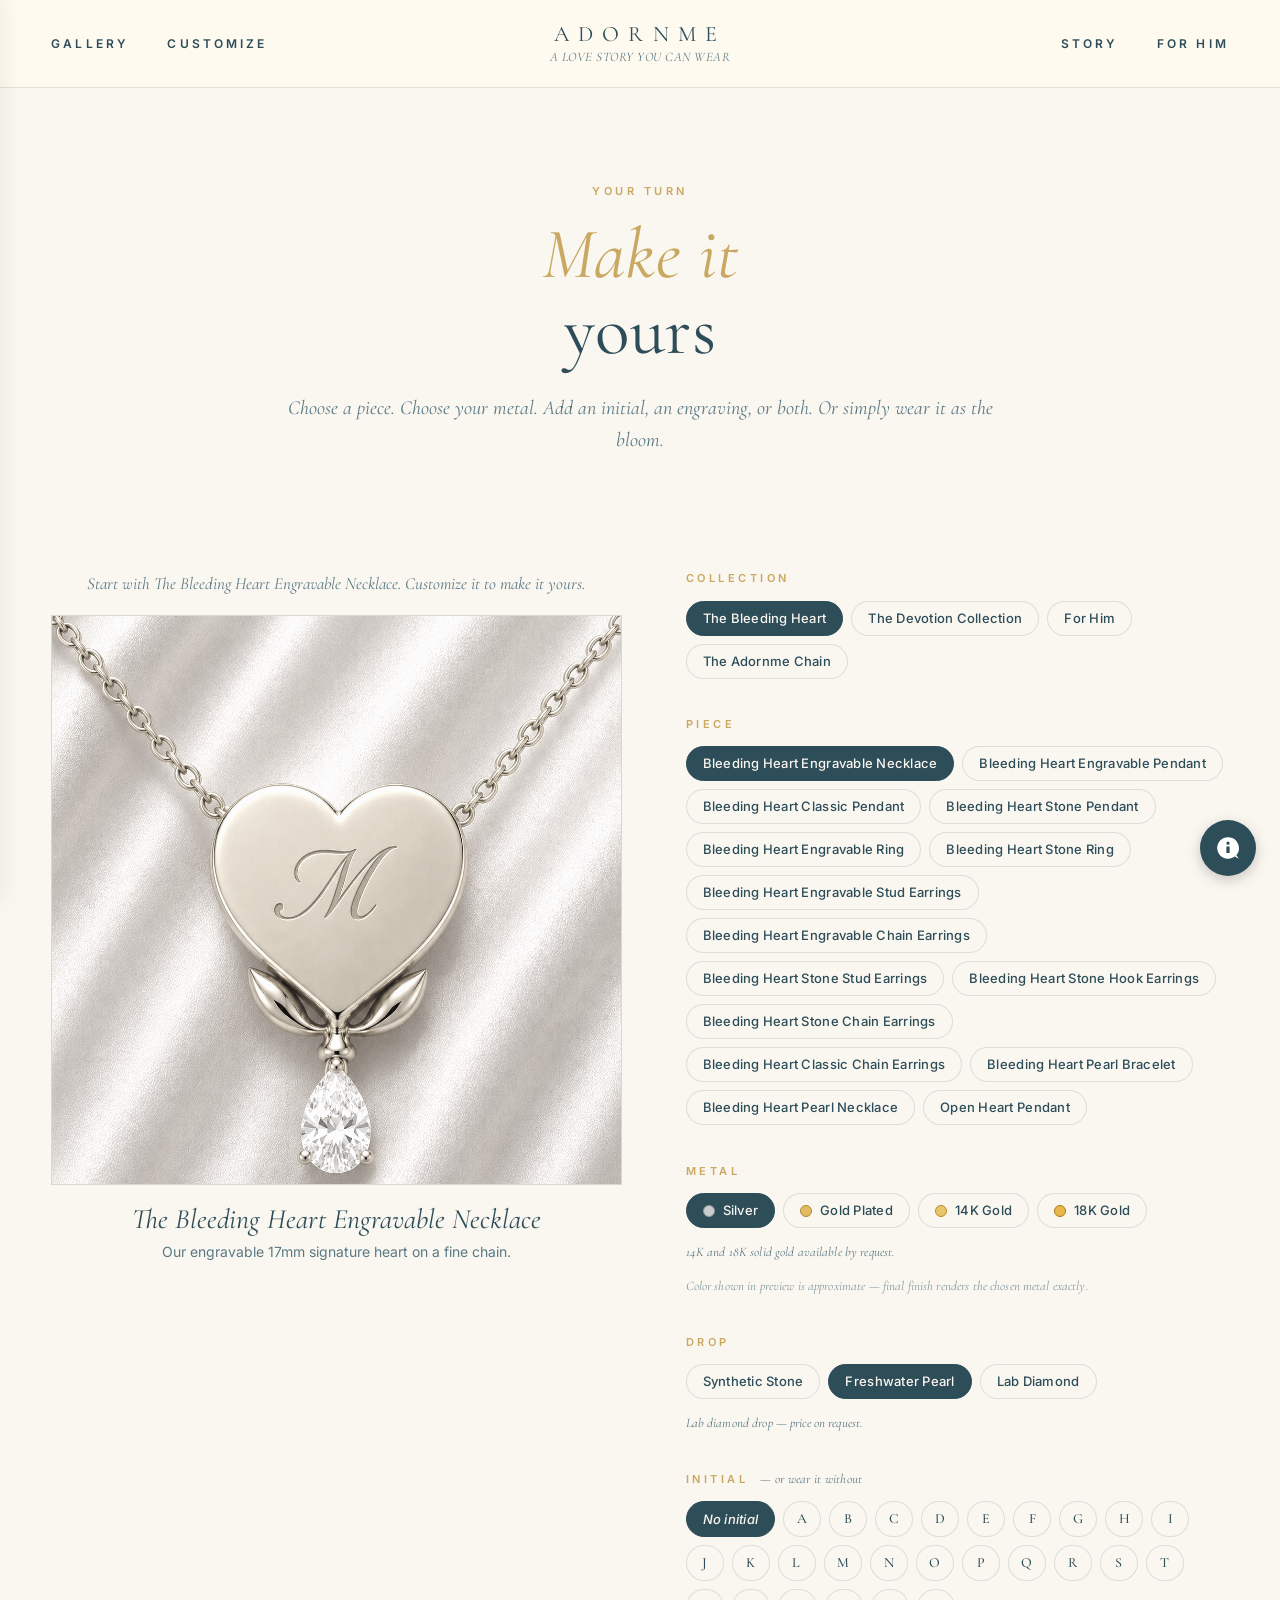
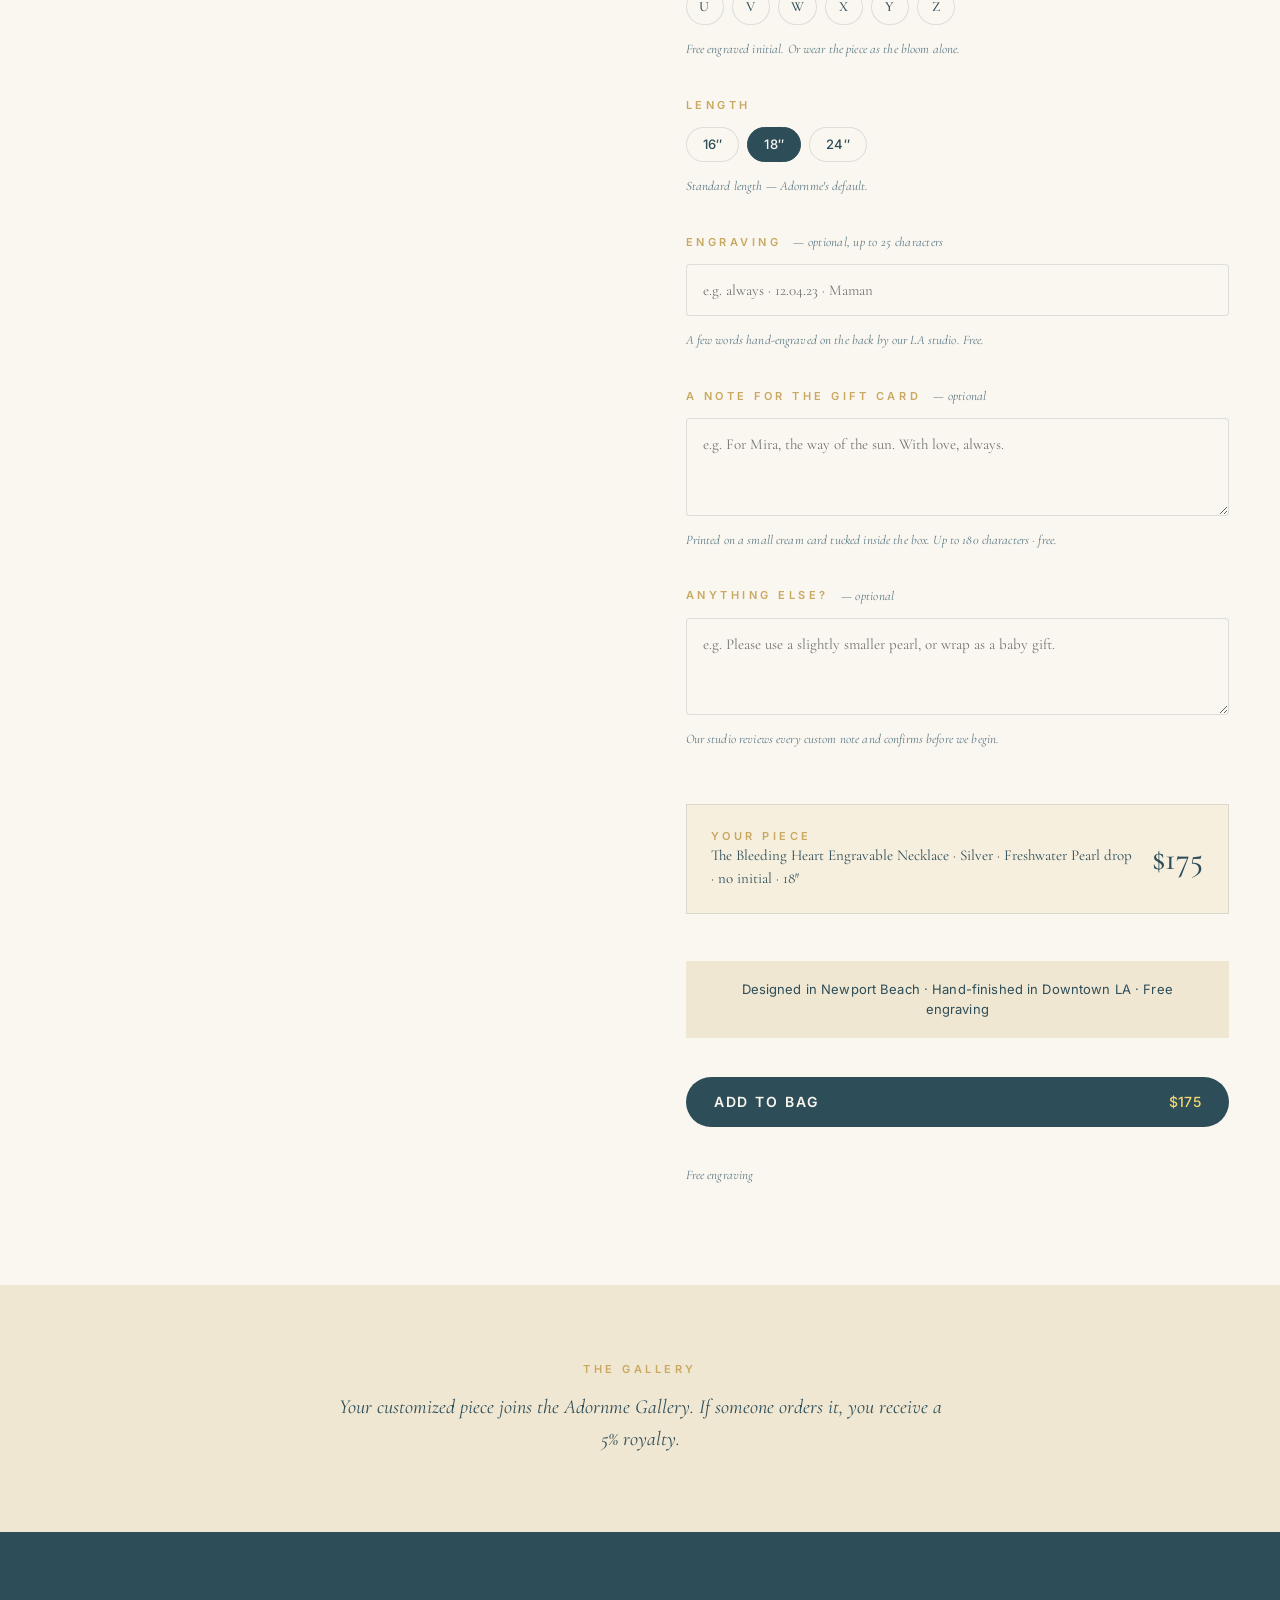
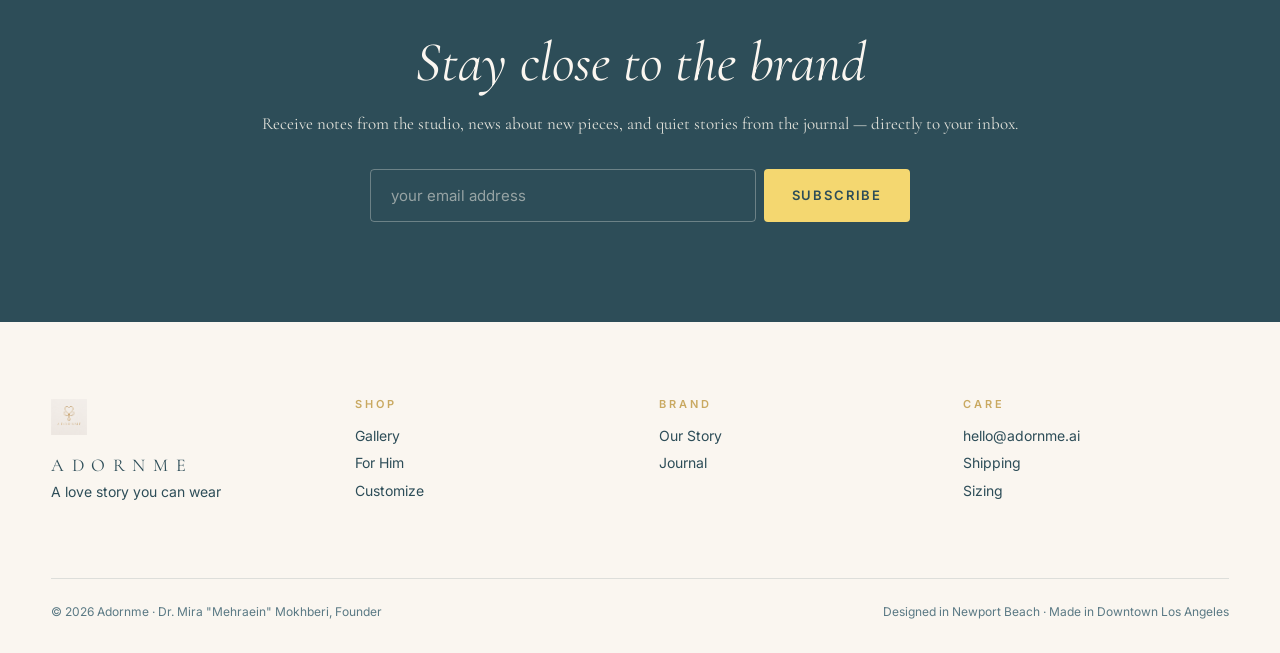
==== jewelry-designer/index.html @ f11e6a0c "Remove shipping timing and "made to order" wording - Shipping page: no timing statements; solid gold" ====
<!doctype html>
<html lang="en">
<head>
  <meta charset="utf-8">
  <meta name="viewport" content="width=device-width, initial-scale=1">
  <title>Customize | Adornme</title>
  <style>
    @import url("https://fonts.googleapis.com/css2?family=Cormorant+Garamond:ital,wght@0,300;0,400;0,500;1,300;1,400;1,500&family=Inter:wght@300;400;500;600&display=swap");
    :root {
      --ink:#2D4D58; --ink-soft:#5A7984; --aegean:#2D4D58; --aegean-deep:#3F7E99;
      --buttercup:#F4D770; --buttercup-deep:#D4B850; --buttercup-pale:#FFEFA8;
      --antique-gold:#C9A961; --cream:#F0E7D2; --ivory:#FAF6F0; --paper:#F6EFDE;
      --rule:rgba(45,77,88,0.14);
      --serif:"Cormorant Garamond",Georgia,"Times New Roman",serif;
      --sans:Inter,ui-sans-serif,system-ui,-apple-system,BlinkMacSystemFont,"Segoe UI",sans-serif;
    }
    * { box-sizing:border-box; }
    [hidden] { display:none !important; }
    html { scroll-behavior:smooth; }
    body { margin:0; background:var(--ivory); color:var(--ink); font:16px/1.65 var(--sans); }
    a { color:inherit; text-decoration:none; }
    button, input, textarea { font:inherit; }
    button { cursor:pointer; }
    h1,h2,h3,p { margin:0; }
    .nav { position:sticky; top:0; z-index:20; min-height:88px; display:grid; grid-template-columns:1fr auto 1fr; align-items:center; gap:28px; padding:16px clamp(20px,4vw,56px); border-bottom:1px solid var(--rule); background:rgba(255,250,240,.92); backdrop-filter:blur(10px); }
    .nav-left,.nav-right { display:flex; align-items:center; gap:clamp(22px,3vw,42px); }
    .nav-right { justify-content:flex-end; }
    .nav a { font:600 12px/1 var(--sans); letter-spacing:.26em; text-transform:uppercase; color:var(--ink); transition:color .3s ease; }
    .nav a:hover { color:var(--antique-gold); }
    .logo { text-align:center; }
    .logo strong { display:block; font:400 22px/1 var(--serif); letter-spacing:.42em; color:var(--ink); }
    .logo span { display:block; margin-top:6px; font:italic 400 13px/1 var(--serif); color:var(--ink-soft); letter-spacing:.04em; }
    @media (max-width:768px){
      .nav { grid-template-columns:1fr !important; justify-items:center; position:relative; min-height:60px; }
      .nav .logo { grid-column:1; margin:0 auto; text-align:center; }
    }
    .hero { padding:clamp(60px,8vw,96px) clamp(20px,4vw,56px) clamp(40px,5vw,64px); text-align:center; background:var(--ivory); }
    .hero-inner { width:min(720px,100%); margin:0 auto; }
    .eyebrow { font:600 11px/1.4 var(--sans); letter-spacing:.32em; text-transform:uppercase; color:var(--antique-gold); }
    .hero h1 { margin-top:18px; color:var(--ink); font:400 clamp(40px,5.6vw,72px)/1.05 var(--serif); letter-spacing:.005em; }
    .hero h1 em { font-style:italic; color:var(--antique-gold); font-weight:400; }
    .hero p.lede { margin-top:24px; color:var(--ink-soft); font:italic 400 clamp(17px,1.8vw,20px)/1.6 var(--serif); }
    .customizer { display:grid; grid-template-columns:minmax(0,1.05fr) minmax(0,1fr); gap:clamp(40px,5vw,80px); padding:clamp(30px,4vw,60px) clamp(20px,4vw,56px) clamp(60px,8vw,100px); max-width:1320px; margin:0 auto; align-items:start; }
    @media (max-width:980px){ .customizer{ grid-template-columns:1fr; } }
    .preview-wrap { position:sticky; top:112px; }
    .preview-label { margin-bottom:18px; color:var(--ink-soft); font:italic 400 clamp(15px,1.7vw,17px)/1.5 var(--serif); text-align:center; }
    .preview-box { position:relative; width:100%; aspect-ratio:1; background:var(--paper) center/cover no-repeat; border:1px solid var(--rule); overflow:hidden; transition:opacity .3s ease; }
    .preview-box img.preview-img { width:100%; height:100%; object-fit:cover; display:block; transition:opacity .25s ease, filter .35s ease; }
    .preview-box img.preview-img.metal-gold14, .preview-box img.preview-img.metal-gold18 { filter:none; }
    .preview-box img.preview-img.metal-plated { filter:saturate(1.15) brightness(1.04) hue-rotate(-4deg); }
    .preview-box img.preview-img.metal-silver { filter:grayscale(.85) brightness(1.12) contrast(.98); }
    .preview-box img.preview-img.gc-white { filter:grayscale(.82) brightness(1.14) contrast(.97) !important; }
    .preview-box img.preview-img.gc-rose { filter:saturate(1.35) hue-rotate(-18deg) brightness(1.03) !important; }
    .live-engraving { position:absolute; left:50%; top:70%; transform:translate(-50%,0); font:italic 400 clamp(16px,2.2vw,26px)/1 var(--serif); color:rgba(45,77,88,.78); pointer-events:none; text-align:center; max-width:80%; white-space:nowrap; overflow:hidden; text-overflow:ellipsis; }
    .preview-meta { margin-top:18px; text-align:center; }
    .preview-meta h2 { font:italic 400 clamp(22px,2.6vw,28px)/1.15 var(--serif); color:var(--ink); }
    .preview-meta p { margin-top:6px; color:var(--ink-soft); font:400 14px/1.5 var(--sans); }
    .controls { display:grid; gap:clamp(28px,3vw,40px); }
    .group { display:grid; gap:14px; }
    .group .eyebrow { display:flex; align-items:center; gap:12px; }
    .label-note { font:italic 400 13px/1 var(--serif); color:var(--ink-soft); letter-spacing:.02em; text-transform:none; }
    .chip-row { display:flex; flex-wrap:wrap; gap:8px; }
    .chip { padding:10px 16px; border:1px solid var(--rule); background:var(--ivory); color:var(--ink); font:500 13px/1 var(--sans); letter-spacing:.02em; transition:all .25s ease; border-radius:999px; display:inline-flex; align-items:center; gap:8px; }
    .chip:hover { border-color:var(--antique-gold); color:var(--antique-gold); }
    .chip.active { background:var(--ink); color:var(--ivory); border-color:var(--ink); }
    .chip.active:hover { color:var(--ivory); }
    .chip[disabled], .chip.disabled { opacity:.35; cursor:not-allowed; pointer-events:none; }
    .chip .dot { display:inline-block; width:12px; height:12px; border-radius:50%; flex-shrink:0; }
    .chip.letter-chip { min-width:38px; justify-content:center; font:500 14px/1 var(--serif); padding:10px 12px; }
    .chip.no-initial { font-style:italic; }
    .field { padding:14px 16px; width:100%; border:1px solid var(--rule); background:var(--ivory); color:var(--ink); font:400 15px/1.5 var(--serif); border-radius:4px; transition:border-color .25s ease; }
    .field:focus { outline:none; border-color:var(--antique-gold); }
    textarea.field { resize:vertical; min-height:80px; }
    .helper { color:var(--ink-soft); font:italic 400 13px/1.55 var(--serif); letter-spacing:.01em; }
    .summary { margin-top:16px; padding:24px; border:1px solid var(--rule); background:var(--paper); display:grid; grid-template-columns:1fr auto; gap:18px; align-items:center; }
    .summary-line { color:var(--ink); font:400 15px/1.5 var(--serif); }
    .price { color:var(--ink); font:500 clamp(24px,3vw,32px)/1 var(--serif); letter-spacing:.01em; }
    .trust { margin-top:8px; padding:18px 24px; background:var(--cream); color:var(--ink); font:400 13px/1.6 var(--sans); letter-spacing:.01em; text-align:center; }
    .trust em { display:block; margin-top:6px; color:var(--ink-soft); font:italic 400 13px/1.5 var(--serif); }
    .cta-order { display:flex; justify-content:space-between; align-items:center; padding:18px 28px; background:var(--ink); color:var(--ivory); border-radius:999px; font:600 14px/1 var(--sans); letter-spacing:.14em; text-transform:uppercase; transition:background .25s ease; width:100%; border:none; }
    .cta-order:hover { background:var(--aegean-deep); }
    .cta-order[disabled] { opacity:.5; cursor:not-allowed; }
    .cta-order strong { color:var(--buttercup); font-weight:500; letter-spacing:.02em; text-transform:none; }
    .cta-order.quote { justify-content:center; }
    .price.on-request { font:italic 400 clamp(18px,2.2vw,22px)/1.2 var(--serif); color:var(--ink-soft); text-align:right; }
    .gallery { padding:clamp(50px,6vw,80px) clamp(20px,4vw,56px); background:var(--cream); text-align:center; }
    .gallery-inner { width:min(620px,100%); margin:0 auto; }
    .gallery .eyebrow { color:var(--antique-gold); }
    .gallery p { margin-top:14px; color:var(--ink); font:italic 400 clamp(17px,1.9vw,20px)/1.6 var(--serif); }
    .join { padding:clamp(60px,8vw,100px) clamp(20px,4vw,56px); background:var(--ink); color:var(--ivory); text-align:center; }
    .join h2 { font:italic 400 clamp(32px,4.5vw,56px)/1.1 var(--serif); color:var(--ivory); }
    .join p { margin-top:16px; color:rgba(255,250,240,.85); font:400 17px/1.6 var(--serif); }
    .preorder-form { margin-top:32px; display:grid; grid-template-columns:1fr auto; gap:8px; max-width:540px; margin-left:auto; margin-right:auto; }
    @media (max-width:560px){ .preorder-form{ grid-template-columns:1fr; } }
    .preorder-form input { padding:16px 20px; border:1px solid rgba(255,250,240,.3); background:transparent; color:var(--ivory); border-radius:4px; font:400 15px/1 var(--sans); }
    .preorder-form input::placeholder { color:rgba(255,250,240,.5); }
    .preorder-form input:focus { outline:none; border-color:var(--buttercup); }
    .preorder-form button { padding:16px 28px; background:var(--buttercup); color:var(--ink); border:none; border-radius:4px; font:600 13px/1 var(--sans); letter-spacing:.14em; text-transform:uppercase; transition:background .25s ease; }
    .preorder-form button:hover { background:var(--buttercup-pale); }
    .footer { padding:clamp(50px,6vw,80px) clamp(20px,4vw,56px) 32px; background:var(--ivory); color:var(--ink); }
    .footer-grid { display:grid; grid-template-columns:repeat(4,1fr); gap:clamp(20px,3vw,40px); max-width:1280px; margin:0 auto; }
    @media (max-width:760px){ .footer-grid{ grid-template-columns:1fr 1fr; } }
    @media (max-width:460px){ .footer-grid{ grid-template-columns:1fr; } }
    .footer-mark img { width:36px; height:auto; }
    .footer-logo { font:400 18px/1 var(--serif); letter-spacing:.42em; margin-top:14px; }
    .footer-tag { margin-top:8px; font:italic 400 13px/1.4 var(--serif); color:var(--ink-soft); }
    .footer h3 { font:600 11px/1 var(--sans); letter-spacing:.26em; text-transform:uppercase; color:var(--antique-gold); margin-bottom:16px; }
    .footer a, .footer p { display:block; margin-top:8px; color:var(--ink); font:400 14px/1.4 var(--sans); transition:color .25s ease; }
    .footer a:hover { color:var(--antique-gold); }
    .legal { max-width:1280px; margin:clamp(50px,6vw,80px) auto 0; padding-top:24px; border-top:1px solid var(--rule); display:flex; justify-content:space-between; gap:16px; flex-wrap:wrap; color:var(--ink-soft); font:400 12px/1.5 var(--sans); }
  </style>
</head>
<body>
  <nav class="nav" aria-label="Primary navigation">
    <div class="nav-left"><a href="../trinity-collection.html">Gallery</a><a href="../customize.html">Customize</a></div>
    <a class="logo" href="../index.html" aria-label="Adornme home"><strong>ADORNME</strong><span>A love story you can wear</span></a>
    <div class="nav-right"><a href="../our-story.html">Story</a><a href="../for-him.html">For Him</a></div>
  </nav>

  <header class="hero">
    <div class="hero-inner">
      <div class="eyebrow">Your turn</div>
      <h1><em>Make it</em><br>yours</h1>
      <p class="lede">Choose a piece. Choose your metal. Add an initial, an engraving, or both. Or simply wear it as the bloom.</p>
    </div>
  </header>

  <main class="customizer">
    <section class="preview-wrap" aria-label="Live jewelry preview">
      <p class="preview-label" id="previewLabel"></p>
      <div class="preview-box" id="imagePreview" role="img" aria-label="Piece preview">
        <img class="preview-img" id="previewImg" src="../assets/products/bleeding-heart-necklace-no-initial.png" alt="The Bleeding Heart Necklace">
        <span class="live-engraving" id="liveEngraving"></span>
      </div>
      <div class="preview-meta">
        <h2 id="previewTitle">The Bleeding Heart Necklace</h2>
        <p id="previewSub">Adornme's signature design</p>
      </div>
    </section>

    <section class="controls" aria-label="Customize your piece">
      <div class="group"><div class="eyebrow">Collection</div><div class="chip-row" id="collectionChips"></div></div>
      <div class="group"><div class="eyebrow">Piece</div><div class="chip-row" id="pieceChips"></div></div>
      <div class="group"><div class="eyebrow">Metal</div><div class="chip-row" id="metalChips"></div><p class="helper" id="metalHelper"></p><p class="helper" style="font-style:italic;opacity:.75;">Color shown in preview is approximate — final finish renders the chosen metal exactly.</p></div>
      <div class="group" id="goldColorGroup" hidden><div class="eyebrow">Gold Color</div><div class="chip-row" id="goldColorChips"></div></div>

      <div class="group" id="stoneGroup" hidden><div class="eyebrow">Heart Stone</div><div class="chip-row" id="stoneChips"></div><p class="helper" id="stoneHelper"></p></div>
      <div class="group" id="dropGroup" hidden><div class="eyebrow">Drop</div><div class="chip-row" id="dropChips"></div><p class="helper" id="dropHelper"></p></div>

      <div class="group" id="initialGroup"><div class="eyebrow">Initial <span class="label-note">— or wear it without</span></div><div class="chip-row" id="initialChips"></div><p class="helper" id="initialHelper">Free engraved initial on this piece.</p></div>
      <div class="group" id="sizeGroup"><div class="eyebrow" id="sizeLabel">Length</div><div class="chip-row" id="sizeChips"></div><p class="helper" id="sizeHelper"></p></div>

      <div class="group"><div class="eyebrow">Engraving <span class="label-note">— optional, up to 25 characters</span></div><input class="field" id="engraving" maxlength="25" placeholder="e.g. always · 12.04.23 · Maman"><p class="helper">A few words hand-engraved on the back by our LA studio. Free.</p></div>
      <div class="group"><div class="eyebrow">A note for the gift card <span class="label-note">— optional</span></div><textarea class="field" id="giftNote" maxlength="180" rows="3" placeholder="e.g. For Mira, the way of the sun. With love, always."></textarea><p class="helper">Printed on a small cream card tucked inside the box. Up to 180 characters · free.</p></div>
      <div class="group"><div class="eyebrow">Anything else? <span class="label-note">— optional</span></div><textarea class="field" id="aiNotes" maxlength="400" rows="3" placeholder="e.g. Please use a slightly smaller pearl, or wrap as a baby gift."></textarea><p class="helper">Our studio reviews every custom note and confirms before we begin.</p></div>

      <div class="summary"><div><div class="eyebrow">Your piece</div><p class="summary-line" id="summaryLine"></p></div><div class="price" id="price">—</div></div>
      <div class="trust">Designed in Newport Beach · Hand-finished in Downtown LA · Free engraving</div>
      <button type="button" class="cta-order" id="addToCartBtn"><span>Add to bag</span><strong id="ctaPrice">—</strong></button>
      <p class="helper" id="ctaHelper">Free engraving</p>
    </section>
  </main>

  <section class="gallery"><div class="gallery-inner"><div class="eyebrow">The Gallery</div><p>Your customized piece joins the Adornme Gallery. If someone orders it, you receive a 5% royalty.</p></div></section>

  <section class="join" id="joinForm">
    <h2>Stay close to the brand</h2>
    <p>Receive notes from the studio, news about new pieces, and quiet stories from the journal — directly to your inbox.</p>
    <form class="preorder-form" id="preorderForm"><input type="email" placeholder="your email address" aria-label="Email address" required><button type="submit" id="submitButton">Subscribe</button></form>
  </section>

  <footer class="footer">
    <div class="footer-grid">
      <div><div class="footer-mark"><img src="../assets/adornme-symbol-mark-adornme.png" alt="Adornme flower-heart symbol"></div><div class="footer-logo">ADORNME</div><p class="footer-tag">A love story you can wear</p></div>
      <div><h3>Shop</h3><a href="../trinity-collection.html">Gallery</a><a href="../for-him.html">For Him</a><a href="../customize.html">Customize</a></div>
      <div><h3>Brand</h3><a href="../our-story.html">Our Story</a><a href="../journal.html">Journal</a></div>
      <div><h3>Care</h3><p><a href="mailto:hello@adornme.ai" style="color:inherit;text-decoration:none;">hello@adornme.ai</a></p><a href="../shipping.html">Shipping</a><a href="../materials.html">Sizing</a></div>
    </div>
    <div class="legal"><span>© 2026 Adornme · Dr. Mira "Mehraein" Mokhberi, Founder</span><span>Designed in Newport Beach · Made in Downtown Los Angeles</span></div>
  </footer>

  <script src="../assets/products-data.js"></script>
  <script src="../assets/shopify-checkout.js"></script>
  <script>
    // ============================================================
    // ADORNME CUSTOMIZE — v40.0
    // Sterling Silver + 18K Gold Plated → price + Add to bag (Shopify).
    // 14K / 18K solid gold, or a lab diamond drop/heart (silver or solid gold only)
    //   → "Price on request" + Request a quote (email).
    // Wrapped in a function so nothing here collides with products-data.js globals.
    // ============================================================
    (function () {
    const $ = (s) => document.querySelector(s);
    const money = (v) => `$${Math.round(v).toLocaleString()}`;
    const fixPath = (p) => p && p.indexOf("http")!==0 && p.indexOf("../")!==0 ? "../"+p : p;

    const COLLECTIONS = [
      { id:"bleeding-heart", label:"The Bleeding Heart" },
      { id:"devotion", label:"The Devotion Collection" },
      { id:"for-him", label:"For Him" },
      { id:"chain", label:"The Adornme Chain" }
    ];
    const sizeHints = {
      "16″":"Sits at the collarbone.", "18″":"Standard length — Adornme's default.", "24″":"Longer — perfect for layering or a longer drop.",
      "4":"A very petite ring size.","4.5":"A petite ring size.","5":"A smaller women's size, delicate fit.",
      "5.5":"A slightly smaller everyday size.","6":"The most-purchased women's size — Adornme's default.",
      "6.5":"A common women's size.","7":"A versatile size.","7.5":"For larger fingers.","8":"A larger women's size.",
      "8.5":"A larger fit with extra ease.","9":"A larger women's size or men's small.","10":"The most common men's size — the default for this ring.",
      "6.5–7″":"For a smaller wrist.","7–7.5″":"Adornme's standard bracelet length."
    };

    const state = {
      collection:"bleeding-heart", pieceId:null, metal:"silver",
      goldColor:"yellow", heartStone:"synthetic", drop:null,
      initial:"—", size:null, engraving:"", giftNote:"", aiNotes:""
    };
    let shopifyLoaded = false;

    const piecesIn = (cid) => PRODUCTS.filter((p)=>p.collection===cid);
    const piece = () => PRODUCTS.find((p)=>p.id===state.pieceId) || PRODUCTS[0];
    const isGold = () => !!(METALS[state.metal] && METALS[state.metal].quote);
    const isStone = () => !!piece().stoneHeart;
    // Lab diamond (drop or heart) can be requested in Sterling Silver or solid gold — not Gold Plated.
    const labDiamondOk = () => state.metal === "silver" || isGold();
    // Drop choices: Silver = the piece's drops + lab diamond; Gold Plated = the piece's drops; solid gold = pearl or lab diamond.
    const dropChoices = () => {
      const d = piece().drops || [];
      if (!d.length) return [];
      if (isGold()) return GOLD_QUOTE_DROPS;
      return labDiamondOk() ? [...d, "diamond"] : d;
    };
    // Drop chips shown: the choices, plus a greyed-out Lab Diamond on Gold Plated so customers know it exists.
    const dropChipsShown = () => {
      const c = dropChoices();
      return c.length && !c.includes("diamond") ? [...c, "diamond"] : c;
    };
    // Heart stone choices: synthetic always; pink lab diamond in silver or solid gold.
    const heartChoices = () => labDiamondOk() ? ["synthetic","diamond"] : ["synthetic"];
    // Quote mode: solid gold, or any lab diamond choice. Price on request + email instead of checkout.
    const hasLabDiamond = () => state.drop === "diamond" || (isStone() && state.heartStone === "diamond");
    const isQuote = () => isGold() || hasLabDiamond();

    function firstPieceOf(cid){ const list=piecesIn(cid); return list.length?list[0].id:null; }
    function chip(label, active, attrs="", extra=""){ return `<button class="chip ${active?"active":""} ${extra}" type="button" ${attrs}>${label}</button>`; }
    function dotted(label,color,border){ return `<span class="dot" style="background:${color};border:1px solid ${border||color}"></span>${label}`; }

    function currentPrice(){
      if (isQuote()) return null;   // solid gold and lab diamond are quoted by email
      const p = piece();
      if (shopifyLoaded){
        const live = window.AdornmeShopify.livePrice(p.id, adornmeShopifyOptions(p, state.metal, state.drop, state.size));
        if (live != null) return live;
      }
      return adornmeGetMetalPrice(p, state.metal, state.drop, state.size);
    }

    function renderCollections(){
      $("#collectionChips").innerHTML = COLLECTIONS.map((c)=>chip(c.label, c.id===state.collection, `data-collection="${c.id}"`)).join("");
    }
    function renderPieces(){
      $("#pieceChips").innerHTML = piecesIn(state.collection).map((p)=>chip(p.title.replace(/^The /,""), p.id===state.pieceId, `data-piece="${p.id}"`)).join("");
    }
    function renderMetals(){
      $("#metalChips").innerHTML = CUSTOMIZE_METALS.map((m)=>chip(dotted(METALS[m].short, METALS[m].dot[0], METALS[m].dot[1]), m===state.metal, `data-metal="${m}"`)).join("");
      $("#metalHelper").textContent = isGold()
        ? "Solid gold is priced by quote. Send us your design and Mira will reply with your price."
        : "14K and 18K solid gold available by request.";
    }
    function renderGoldColor(){
      const show = isGold();
      $("#goldColorGroup").hidden = !show;
      if (!show) return;
      $("#goldColorChips").innerHTML = GOLD_COLORS.map((c)=>chip(dotted(c.label,c.dot[0],c.dot[1]), state.goldColor===c.id, `data-color="${c.id}"`)).join("");
    }
    function renderStone(){
      const show = isStone();
      $("#stoneGroup").hidden = !show;
      if (!show) return;
      const choices = heartChoices();
      $("#stoneChips").innerHTML = ["synthetic","diamond"].map((h)=>{
        const disabled = !choices.includes(h);
        return chip(HEART_STONES[h], state.heartStone===h, `data-stone="${h}" ${disabled?"disabled":""}`, disabled?"disabled":"");
      }).join("");
      $("#stoneHelper").textContent = labDiamondOk() ? "Pink lab diamond heart — price on request." : "Pink lab diamond heart is available in sterling silver or solid gold.";
    }
    function renderDrop(){
      const choices = dropChoices();
      $("#dropGroup").hidden = !choices.length;
      if (!choices.length) return;
      $("#dropChips").innerHTML = dropChipsShown().map((d)=>{
        const disabled = !choices.includes(d);
        return chip(DROPS[d].label, state.drop===d, `data-drop="${d}" ${disabled?"disabled":""}`, disabled?"disabled":"");
      }).join("");
      $("#dropHelper").textContent = labDiamondOk() ? "Lab diamond drop — price on request." : "Lab diamond drop is available in sterling silver or solid gold.";
    }
    function renderInitial(){
      const p = piece();
      $("#initialGroup").hidden = !p.canHaveInitial;
      if (!p.canHaveInitial) return;
      const noInitial = chip("No initial", state.initial==="—", `data-initial="—"`, "no-initial");
      const letters = "ABCDEFGHIJKLMNOPQRSTUVWXYZ".split("").map((L)=>chip(L, state.initial===L, `data-initial="${L}"`, "letter-chip")).join("");
      $("#initialChips").innerHTML = (p.initialRequired?"":noInitial) + letters;
      $("#initialHelper").textContent = p.initialRequired ? "This piece is designed around its initial. Choose one." : "Free engraved initial. Or wear the piece as the bloom alone.";
    }
    function renderSize(){
      const p = piece();
      const sizes = p.sizes;
      $("#sizeGroup").hidden = !sizes || !sizes.length;
      if (!sizes || !sizes.length) return;
      $("#sizeLabel").textContent = p.category==="rings" ? "Size" : (p.category==="bracelets" ? "Bracelet size" : "Length");
      $("#sizeChips").innerHTML = sizes.map((s)=>chip(s, state.size===s, `data-size="${s}"`)).join("");
      $("#sizeHelper").textContent = sizeHints[state.size] || "";
    }
    function renderPreview(){
      const p = piece();
      const useInitial = p.canHaveInitial && state.initial!=="—" && p.imageInitial && p.imageInitial!==p.image;
      const src = fixPath(useInitial ? p.imageInitial : p.image);
      const img = $("#previewImg");
      if (img.getAttribute("src") !== src){ img.style.opacity=0; setTimeout(()=>{ img.src=src; img.alt=p.title; img.style.opacity=1; },150); }
      img.classList.remove("metal-silver","metal-plated","metal-gold14","metal-gold18","gc-white","gc-rose");
      img.classList.add("metal-"+state.metal);
      if (isGold() && state.goldColor==="white") img.classList.add("gc-white");
      if (isGold() && state.goldColor==="rose") img.classList.add("gc-rose");
      $("#previewTitle").textContent = p.title;
      $("#previewSub").textContent = p.lede || "";
      $("#previewLabel").textContent = `Start with ${p.title}. Customize it to make it yours.`;
      $("#liveEngraving").textContent = state.engraving.trim();
    }
    function selectionLines(){
      const p = piece();
      const lines = [`Piece: ${p.title}`, `Metal: ${METALS[state.metal].label}`];
      if (isGold()) lines.push(`Gold color: ${GOLD_COLORS.find((c)=>c.id===state.goldColor).label}`);
      if (isStone()) lines.push(`Heart stone: ${HEART_STONES[state.heartStone]}`);
      if (dropChoices().length) lines.push(`Drop: ${DROPS[state.drop].label}`);
      if (p.canHaveInitial) lines.push(`Initial: ${state.initial==="—" ? "none" : state.initial}`);
      if (p.sizes && p.sizes.length) lines.push(`${p.category==="rings" ? "Ring size" : (p.category==="bracelets" ? "Bracelet size" : "Length")}: ${state.size}`);
      if (state.engraving.trim()) lines.push(`Engraving: ${state.engraving.trim()}`);
      if (state.giftNote.trim()) lines.push(`Gift note: ${state.giftNote.trim()}`);
      if (state.aiNotes.trim()) lines.push(`Notes: ${state.aiNotes.trim()}`);
      return lines;
    }
    function renderSummary(){
      const p = piece();
      const parts = [p.title, METALS[state.metal].short];
      if (isGold()) parts.push(GOLD_COLORS.find((c)=>c.id===state.goldColor).label);
      if (isStone()) parts.push(HEART_STONES[state.heartStone]);
      if (dropChoices().length) parts.push(DROPS[state.drop].label+" drop");
      if (p.canHaveInitial) parts.push(state.initial==="—"?"no initial":`initial ${state.initial}`);
      if (p.sizes && p.sizes.length) parts.push(state.size);
      $("#summaryLine").textContent = parts.join(" · ");
      const btn = $("#addToCartBtn");
      if (isQuote()){
        $("#price").textContent = "Price on request";
        $("#price").classList.add("on-request");
        if (!btn.disabled){ btn.innerHTML = "<span>Request a quote</span>"; btn.classList.add("quote"); }
        $("#ctaHelper").innerHTML = `${isGold() ? "Solid gold" : "Lab diamond"} pieces are priced by quote. This opens an email to Mira with your design. Or write to <a href="mailto:${QUOTE_EMAIL}" style="text-decoration:underline;">${QUOTE_EMAIL}</a>.`;
      } else {
        const pr = currentPrice();
        $("#price").textContent = pr!=null ? money(pr) : "—";
        $("#price").classList.remove("on-request");
        if (!btn.disabled){ btn.innerHTML = `<span>Add to bag</span><strong id="ctaPrice">${pr!=null?money(pr):"—"}</strong>`; btn.classList.remove("quote"); }
        $("#ctaHelper").textContent = "Free engraving";
      }
    }
    function applyConditionals(){
      const p = piece();
      if (!CUSTOMIZE_METALS.includes(state.metal)) state.metal = "silver";
      const drops = dropChoices();
      if (drops.length){ if (!drops.includes(state.drop)) state.drop = drops.includes("pearl") ? "pearl" : drops[0]; }
      else state.drop = null;
      if (!heartChoices().includes(state.heartStone)) state.heartStone = "synthetic";
      if (p.sizes && p.sizes.length){ if (!p.sizes.includes(state.size)) state.size = p.defaultSize || p.sizes[0]; }
      else state.size = null;
      if (!p.canHaveInitial) state.initial="—";
      if (p.initialRequired && state.initial==="—") state.initial="M";
    }
    function render(){
      if (!state.pieceId) state.pieceId = firstPieceOf(state.collection);
      applyConditionals();
      renderCollections(); renderPieces(); renderMetals(); renderGoldColor();
      renderStone(); renderDrop();
      renderInitial(); renderSize(); renderPreview(); renderSummary(); bindButtons();
    }
    function bindButtons(){
      document.querySelectorAll("[data-collection]").forEach((b)=>b.addEventListener("click",()=>{ state.collection=b.dataset.collection; state.pieceId=firstPieceOf(state.collection); render(); }));
      document.querySelectorAll("[data-piece]").forEach((b)=>b.addEventListener("click",()=>{ state.pieceId=b.dataset.piece; render(); }));
      document.querySelectorAll("[data-metal]").forEach((b)=>b.addEventListener("click",()=>{ state.metal=b.dataset.metal; render(); }));
      document.querySelectorAll("[data-color]").forEach((b)=>b.addEventListener("click",()=>{ state.goldColor=b.dataset.color; render(); }));
      document.querySelectorAll("[data-drop]").forEach((b)=>b.addEventListener("click",()=>{ if(b.hasAttribute("disabled"))return; state.drop=b.dataset.drop; render(); }));
      document.querySelectorAll("[data-stone]").forEach((b)=>b.addEventListener("click",()=>{ if(b.hasAttribute("disabled"))return; state.heartStone=b.dataset.stone; render(); }));
      document.querySelectorAll("[data-initial]").forEach((b)=>b.addEventListener("click",()=>{ state.initial=b.dataset.initial; render(); }));
      document.querySelectorAll("[data-size]").forEach((b)=>b.addEventListener("click",()=>{ state.size=b.dataset.size; render(); }));
    }

    $("#engraving").addEventListener("input",(e)=>{ state.engraving=e.target.value; $("#liveEngraving").textContent=state.engraving.trim(); });
    $("#giftNote").addEventListener("input",(e)=>{ state.giftNote=e.target.value; });
    $("#aiNotes").addEventListener("input",(e)=>{ state.aiNotes=e.target.value; });
    $("#preorderForm").addEventListener("submit",(e)=>{ e.preventDefault(); $("#submitButton").textContent="✓ Subscribed"; });

    $("#addToCartBtn").addEventListener("click", async ()=>{
      const p = piece();
      if (isQuote()){
        window.location.href = adornmeQuoteMailto(selectionLines(), p.title);
        return;
      }
      const btn=$("#addToCartBtn"); const original=btn.innerHTML;
      btn.disabled=true; btn.innerHTML="<span>Preparing checkout…</span>";
      try {
        const config = {
          productId: p.id,
          options: adornmeShopifyOptions(p, state.metal, state.drop, state.size),
          size: p.lengthPricing ? "" : (state.size||""),
          initial: state.initial && state.initial!=="—" ? state.initial : "",
          engraving: state.engraving||"",
          giftNote: state.giftNote||"",
          notes: state.aiNotes||"",
        };
        if (window.AdornmeShopify && window.AdornmeShopify.addToCart){
          await window.AdornmeShopify.addToCart(config);
          setTimeout(()=>{ btn.innerHTML=original; btn.disabled=false; }, 4000);
        } else { alert("Checkout system is loading. Please try again in a moment."); btn.innerHTML=original; btn.disabled=false; }
      } catch(err){ console.error("[Adornme] Add to cart error:",err); alert("Sorry — something went wrong. Please email mira@adornme.ai for assistance."); btn.innerHTML=original; btn.disabled=false; }
    });

    function applyUrlParams(){
      const params = new URLSearchParams(window.location.search);
      const rp = params.get("piece") || params.get("design");
      const rm = params.get("metal");
      const ri = params.get("initial");
      const rs = params.get("size");
      const rd = params.get("drop");
      const rh = params.get("stone");
      if (rp){ const m=PRODUCTS.find((p)=>p.id===rp); if(m){ state.pieceId=m.id; state.collection=m.collection; } }
      if (rm && CUSTOMIZE_METALS.includes(rm)) state.metal=rm;
      if (ri && (ri==="—" || /^[A-Z]$/.test(ri))) state.initial=ri;
      if (rs) state.size=rs;
      if (rd && DROPS[rd]) state.drop=rd;
      if (rh && HEART_STONES[rh]) state.heartStone=rh;
    }

    applyUrlParams();
    render();

    (async function loadLive(){
      try {
        if (window.AdornmeShopify && window.AdornmeShopify.getProductPricing){
          await window.AdornmeShopify.getProductPricing(piece().id);
          shopifyLoaded = true;
          renderSummary();
        }
      } catch(e){ console.warn("[Adornme] Customize live pricing fallback:", e); }
    })();
    })();
    </script>
  <script src="../assets/mobile-menu.js"></script>
  <script src="../assets/fab.js"></script>
</body>
</html>
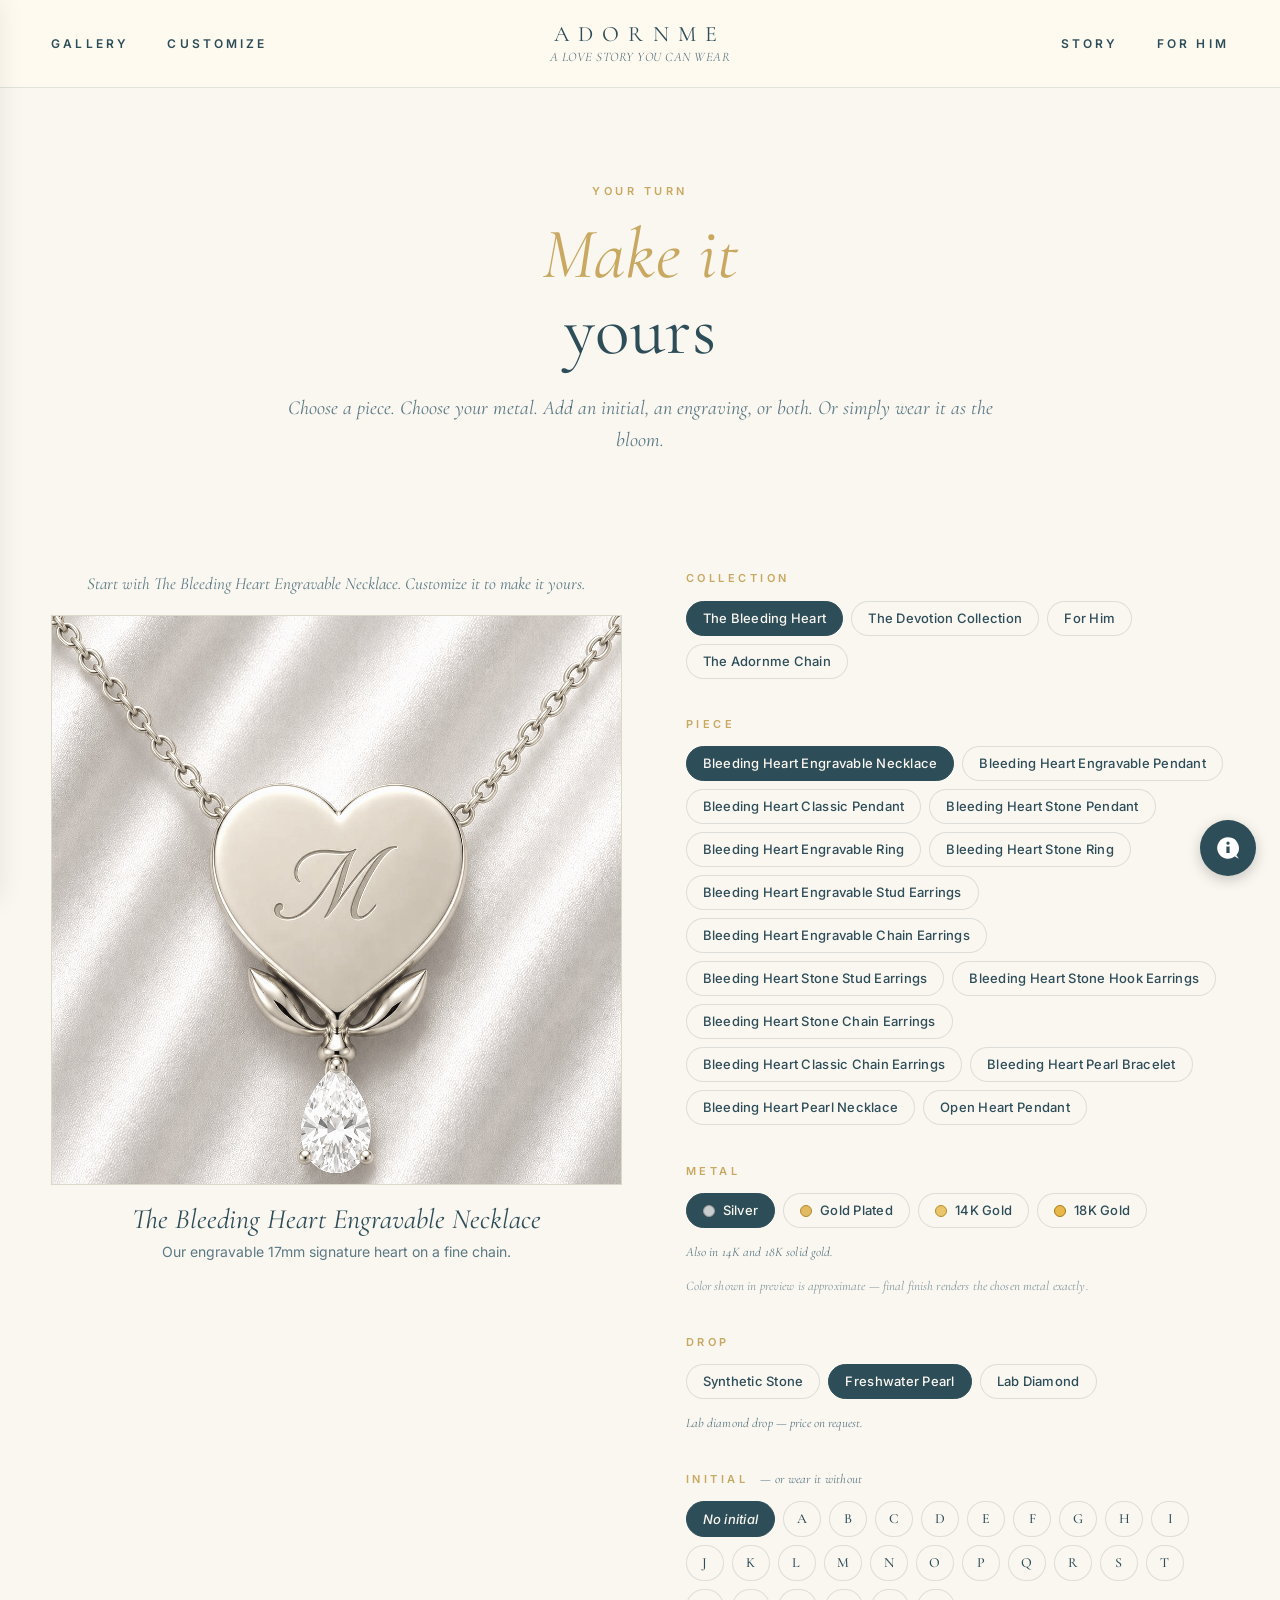
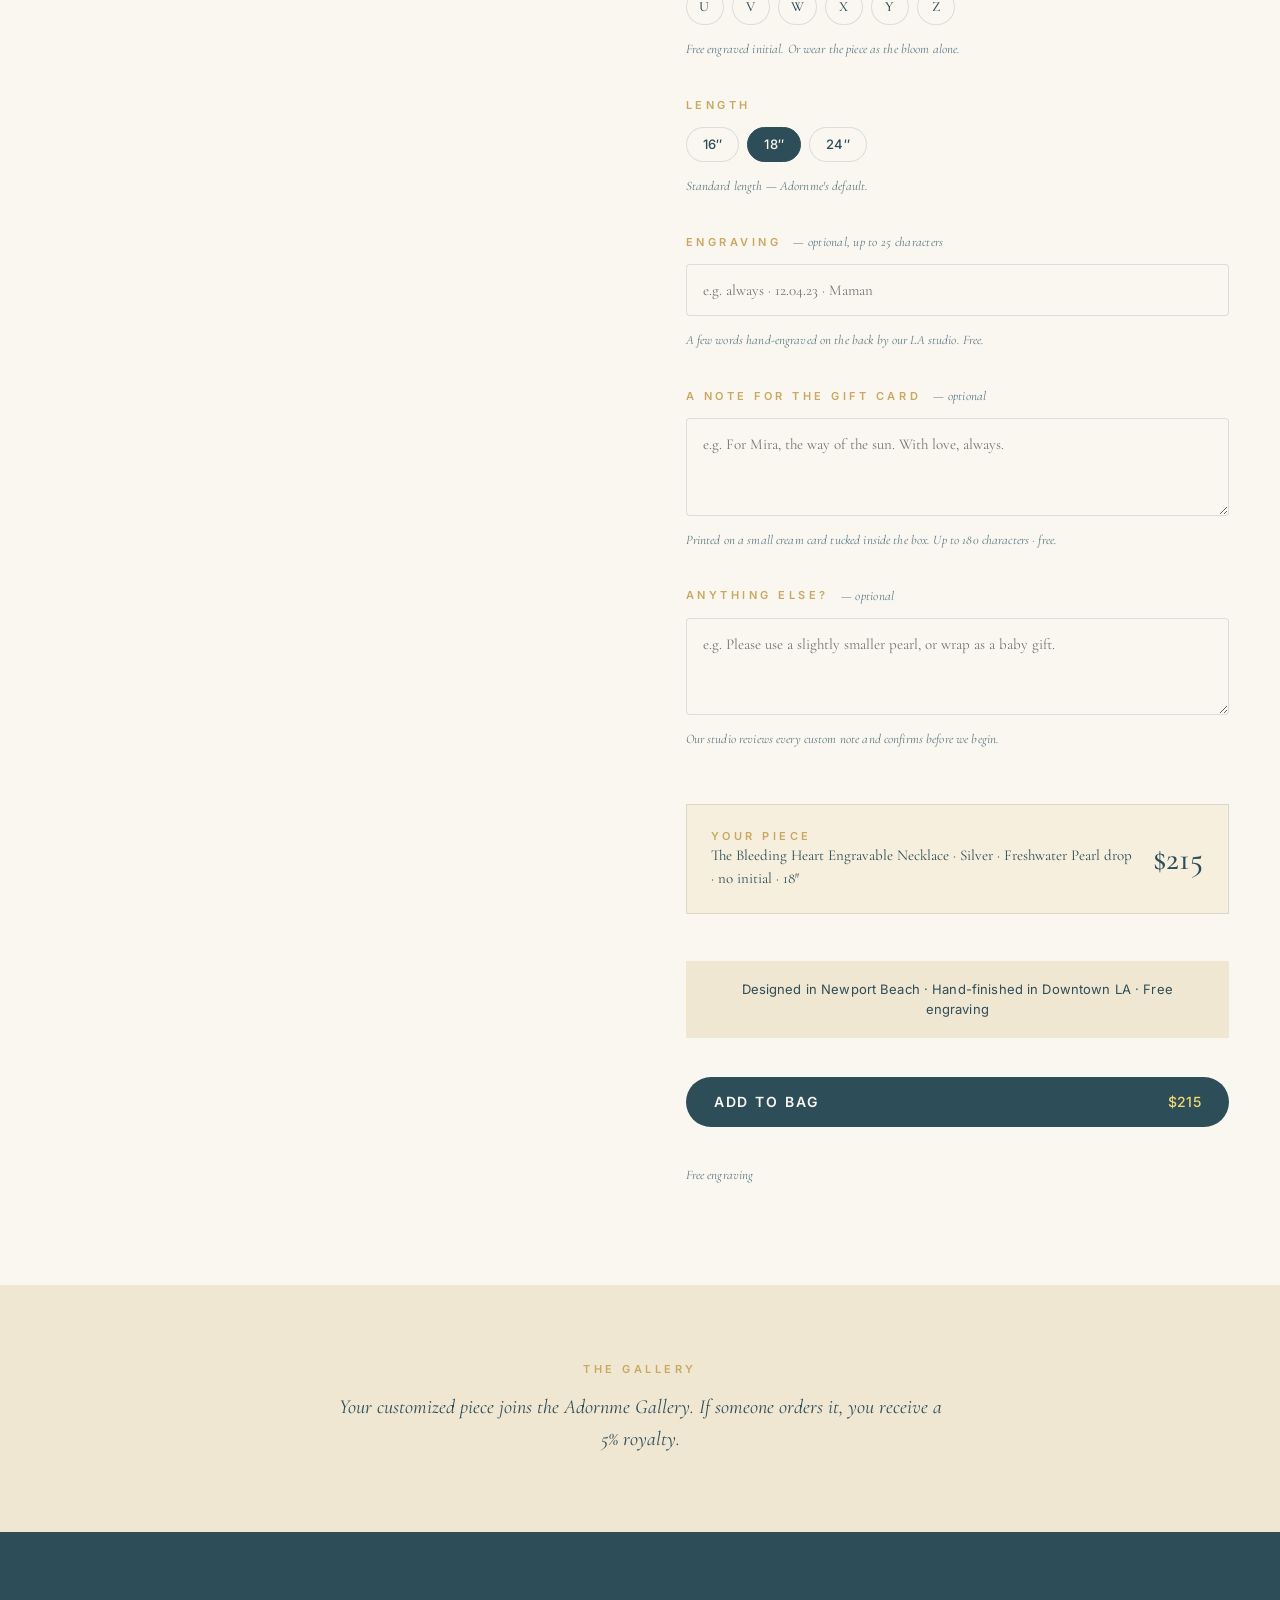
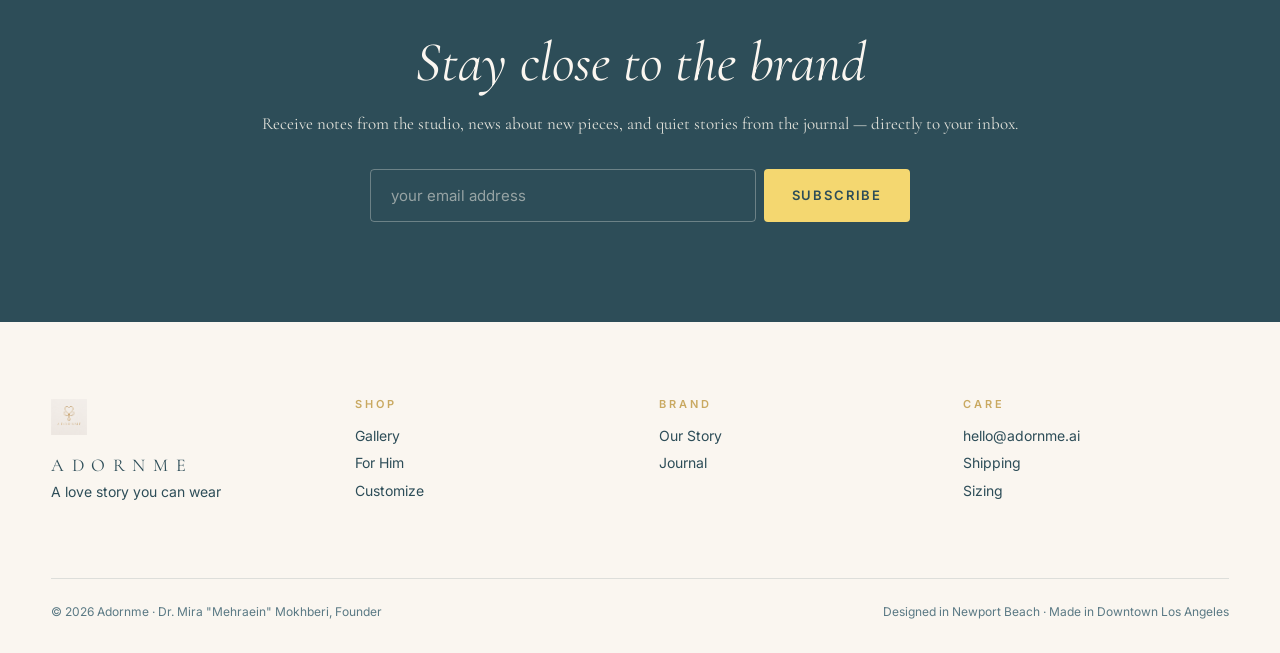
==== commit c4c04054: "Add 14K and 18K solid gold with Add to bag: 12 pieces + the Adornme Chain, gold color, lab diamond d" ====
--- a/jewelry-designer/index.html
+++ b/jewelry-designer/index.html
@@ -183,9 +183,10 @@
   <script src="../assets/shopify-checkout.js"></script>
   <script>
     // ============================================================
-    // ADORNME CUSTOMIZE — v40.0
+    // ADORNME CUSTOMIZE — v43.0
     // Sterling Silver + 18K Gold Plated → price + Add to bag (Shopify).
-    // 14K / 18K solid gold, or a lab diamond drop/heart (silver or solid gold only)
+    // 14K / 18K solid gold on pieces with gold prices → price + Add to bag, incl. a lab diamond drop where offered.
+    // Gold on other pieces, a lab diamond in sterling silver, or the pink lab diamond heart
     //   → "Price on request" + Request a quote (email).
     // Wrapped in a function so nothing here collides with products-data.js globals.
     // ============================================================
@@ -218,27 +219,35 @@
 
     const piecesIn = (cid) => PRODUCTS.filter((p)=>p.collection===cid);
     const piece = () => PRODUCTS.find((p)=>p.id===state.pieceId) || PRODUCTS[0];
-    const isGold = () => !!(METALS[state.metal] && METALS[state.metal].quote);
+    const isGold = () => !!(METALS[state.metal] && METALS[state.metal].gold);
+    // Gold with a price and Add to bag (the piece has 14K / 18K prices in products-data.js and Shopify).
+    const goldPriced = () => isGold() && adornmeHasGold(piece());
     const isStone = () => !!piece().stoneHeart;
-    // Lab diamond (drop or heart) can be requested in Sterling Silver or solid gold — not Gold Plated.
+    // Lab diamond (drop or heart) can be chosen in Sterling Silver or solid gold — not Gold Plated.
     const labDiamondOk = () => state.metal === "silver" || isGold();
-    // Drop choices: Silver = the piece's drops + lab diamond; Gold Plated = the piece's drops; solid gold = pearl or lab diamond.
+    // Drop choices: Silver = the piece's drops + lab diamond (quote); Gold Plated = the piece's drops;
+    // priced gold = the piece's gold drops (lab diamond where offered); other gold = pearl or lab diamond (quote).
     const dropChoices = () => {
       const d = piece().drops || [];
       if (!d.length) return [];
+      if (goldPriced()) return piece().goldDrops || d;
       if (isGold()) return GOLD_QUOTE_DROPS;
       return labDiamondOk() ? [...d, "diamond"] : d;
     };
     // Drop chips shown: the choices, plus a greyed-out Lab Diamond on Gold Plated so customers know it exists.
     const dropChipsShown = () => {
       const c = dropChoices();
-      return c.length && !c.includes("diamond") ? [...c, "diamond"] : c;
+      return c.length && state.metal === "plated" && !c.includes("diamond") ? [...c, "diamond"] : c;
     };
-    // Heart stone choices: synthetic always; pink lab diamond in silver or solid gold.
+    // Heart stone choices: synthetic always; pink lab diamond in silver or solid gold (quote).
     const heartChoices = () => labDiamondOk() ? ["synthetic","diamond"] : ["synthetic"];
-    // Quote mode: solid gold, or any lab diamond choice. Price on request + email instead of checkout.
-    const hasLabDiamond = () => state.drop === "diamond" || (isStone() && state.heartStone === "diamond");
-    const isQuote = () => isGold() || hasLabDiamond();
+    // Quote mode: gold on a piece without gold prices, a lab diamond drop outside priced gold, or the pink lab diamond heart.
+    const quoteDrop = () => state.drop === "diamond" && !goldPriced();
+    const quoteHeart = () => isStone() && state.heartStone === "diamond";
+    const hasLabDiamond = () => quoteDrop() || quoteHeart();
+    const isQuote = () => (isGold() && !goldPriced()) || hasLabDiamond();
+    // Gold on a pendant-only piece: no chain length (the gold piece comes without a chain).
+    const sizesShown = () => { const p = piece(); return !!(p.sizes && p.sizes.length) && !(isGold() && p.goldPendantOnly); };
 
     function firstPieceOf(cid){ const list=piecesIn(cid); return list.length?list[0].id:null; }
     function chip(label, active, attrs="", extra=""){ return `<button class="chip ${active?"active":""} ${extra}" type="button" ${attrs}>${label}</button>`; }
@@ -262,9 +271,12 @@
     }
     function renderMetals(){
       $("#metalChips").innerHTML = CUSTOMIZE_METALS.map((m)=>chip(dotted(METALS[m].short, METALS[m].dot[0], METALS[m].dot[1]), m===state.metal, `data-metal="${m}"`)).join("");
+      const p = piece();
       $("#metalHelper").textContent = isGold()
-        ? "Solid gold is priced by quote. Send us your design and Mira will reply with your price."
-        : "14K and 18K solid gold available by request.";
+        ? (goldPriced()
+            ? `Solid ${METALS[state.metal].short} — choose yellow, white or rose.${p.goldPendantOnly ? " " + GOLD_PENDANT_NOTE : ""}`
+            : "Solid gold for this piece is priced by quote. Send us your design and Mira will reply with your price.")
+        : (adornmeHasGold(p) ? "Also in 14K and 18K solid gold." : GOLD_NOTE);
     }
     function renderGoldColor(){
       const show = isGold();
@@ -291,7 +303,9 @@
         const disabled = !choices.includes(d);
         return chip(DROPS[d].label, state.drop===d, `data-drop="${d}" ${disabled?"disabled":""}`, disabled?"disabled":"");
       }).join("");
-      $("#dropHelper").textContent = labDiamondOk() ? "Lab diamond drop — price on request." : "Lab diamond drop is available in sterling silver or solid gold.";
+      $("#dropHelper").textContent = goldPriced()
+        ? (choices.includes("diamond") ? `Lab diamond drop in ${METALS[state.metal].short}.` : "")
+        : (labDiamondOk() ? "Lab diamond drop — price on request." : "Lab diamond drop is available in sterling silver or solid gold.");
     }
     function renderInitial(){
       const p = piece();
@@ -305,8 +319,8 @@
     function renderSize(){
       const p = piece();
       const sizes = p.sizes;
-      $("#sizeGroup").hidden = !sizes || !sizes.length;
-      if (!sizes || !sizes.length) return;
+      $("#sizeGroup").hidden = !sizesShown();
+      if (!sizesShown()) return;
       $("#sizeLabel").textContent = p.category==="rings" ? "Size" : (p.category==="bracelets" ? "Bracelet size" : "Length");
       $("#sizeChips").innerHTML = sizes.map((s)=>chip(s, state.size===s, `data-size="${s}"`)).join("");
       $("#sizeHelper").textContent = sizeHints[state.size] || "";
@@ -333,7 +347,8 @@
       if (isStone()) lines.push(`Heart stone: ${HEART_STONES[state.heartStone]}`);
       if (dropChoices().length) lines.push(`Drop: ${DROPS[state.drop].label}`);
       if (p.canHaveInitial) lines.push(`Initial: ${state.initial==="—" ? "none" : state.initial}`);
-      if (p.sizes && p.sizes.length) lines.push(`${p.category==="rings" ? "Ring size" : (p.category==="bracelets" ? "Bracelet size" : "Length")}: ${state.size}`);
+      if (sizesShown()) lines.push(`${p.category==="rings" ? "Ring size" : (p.category==="bracelets" ? "Bracelet size" : "Length")}: ${state.size}`);
+      else if (isGold() && p.goldPendantOnly) lines.push("Chain: none (pendant only)");
       if (state.engraving.trim()) lines.push(`Engraving: ${state.engraving.trim()}`);
       if (state.giftNote.trim()) lines.push(`Gift note: ${state.giftNote.trim()}`);
       if (state.aiNotes.trim()) lines.push(`Notes: ${state.aiNotes.trim()}`);
@@ -346,14 +361,15 @@
       if (isStone()) parts.push(HEART_STONES[state.heartStone]);
       if (dropChoices().length) parts.push(DROPS[state.drop].label+" drop");
       if (p.canHaveInitial) parts.push(state.initial==="—"?"no initial":`initial ${state.initial}`);
-      if (p.sizes && p.sizes.length) parts.push(state.size);
+      if (sizesShown()) parts.push(state.size);
+      else if (isGold() && p.goldPendantOnly) parts.push("pendant only");
       $("#summaryLine").textContent = parts.join(" · ");
       const btn = $("#addToCartBtn");
       if (isQuote()){
         $("#price").textContent = "Price on request";
         $("#price").classList.add("on-request");
         if (!btn.disabled){ btn.innerHTML = "<span>Request a quote</span>"; btn.classList.add("quote"); }
-        $("#ctaHelper").innerHTML = `${isGold() ? "Solid gold" : "Lab diamond"} pieces are priced by quote. This opens an email to Mira with your design. Or write to <a href="mailto:${QUOTE_EMAIL}" style="text-decoration:underline;">${QUOTE_EMAIL}</a>.`;
+        $("#ctaHelper").innerHTML = `${(isGold() && !goldPriced()) ? "Solid gold" : "Lab diamond"} pieces are priced by quote. This opens an email to Mira with your design. Or write to <a href="mailto:${QUOTE_EMAIL}" style="text-decoration:underline;">${QUOTE_EMAIL}</a>.`;
       } else {
         const pr = currentPrice();
         $("#price").textContent = pr!=null ? money(pr) : "—";
@@ -409,7 +425,8 @@
         const config = {
           productId: p.id,
           options: adornmeShopifyOptions(p, state.metal, state.drop, state.size),
-          size: p.lengthPricing ? "" : (state.size||""),
+          size: (p.lengthPricing || !sizesShown()) ? "" : (state.size||""),
+          goldColor: isGold() ? GOLD_COLORS.find((c)=>c.id===state.goldColor).label : "",
           initial: state.initial && state.initial!=="—" ? state.initial : "",
           engraving: state.engraving||"",
           giftNote: state.giftNote||"",
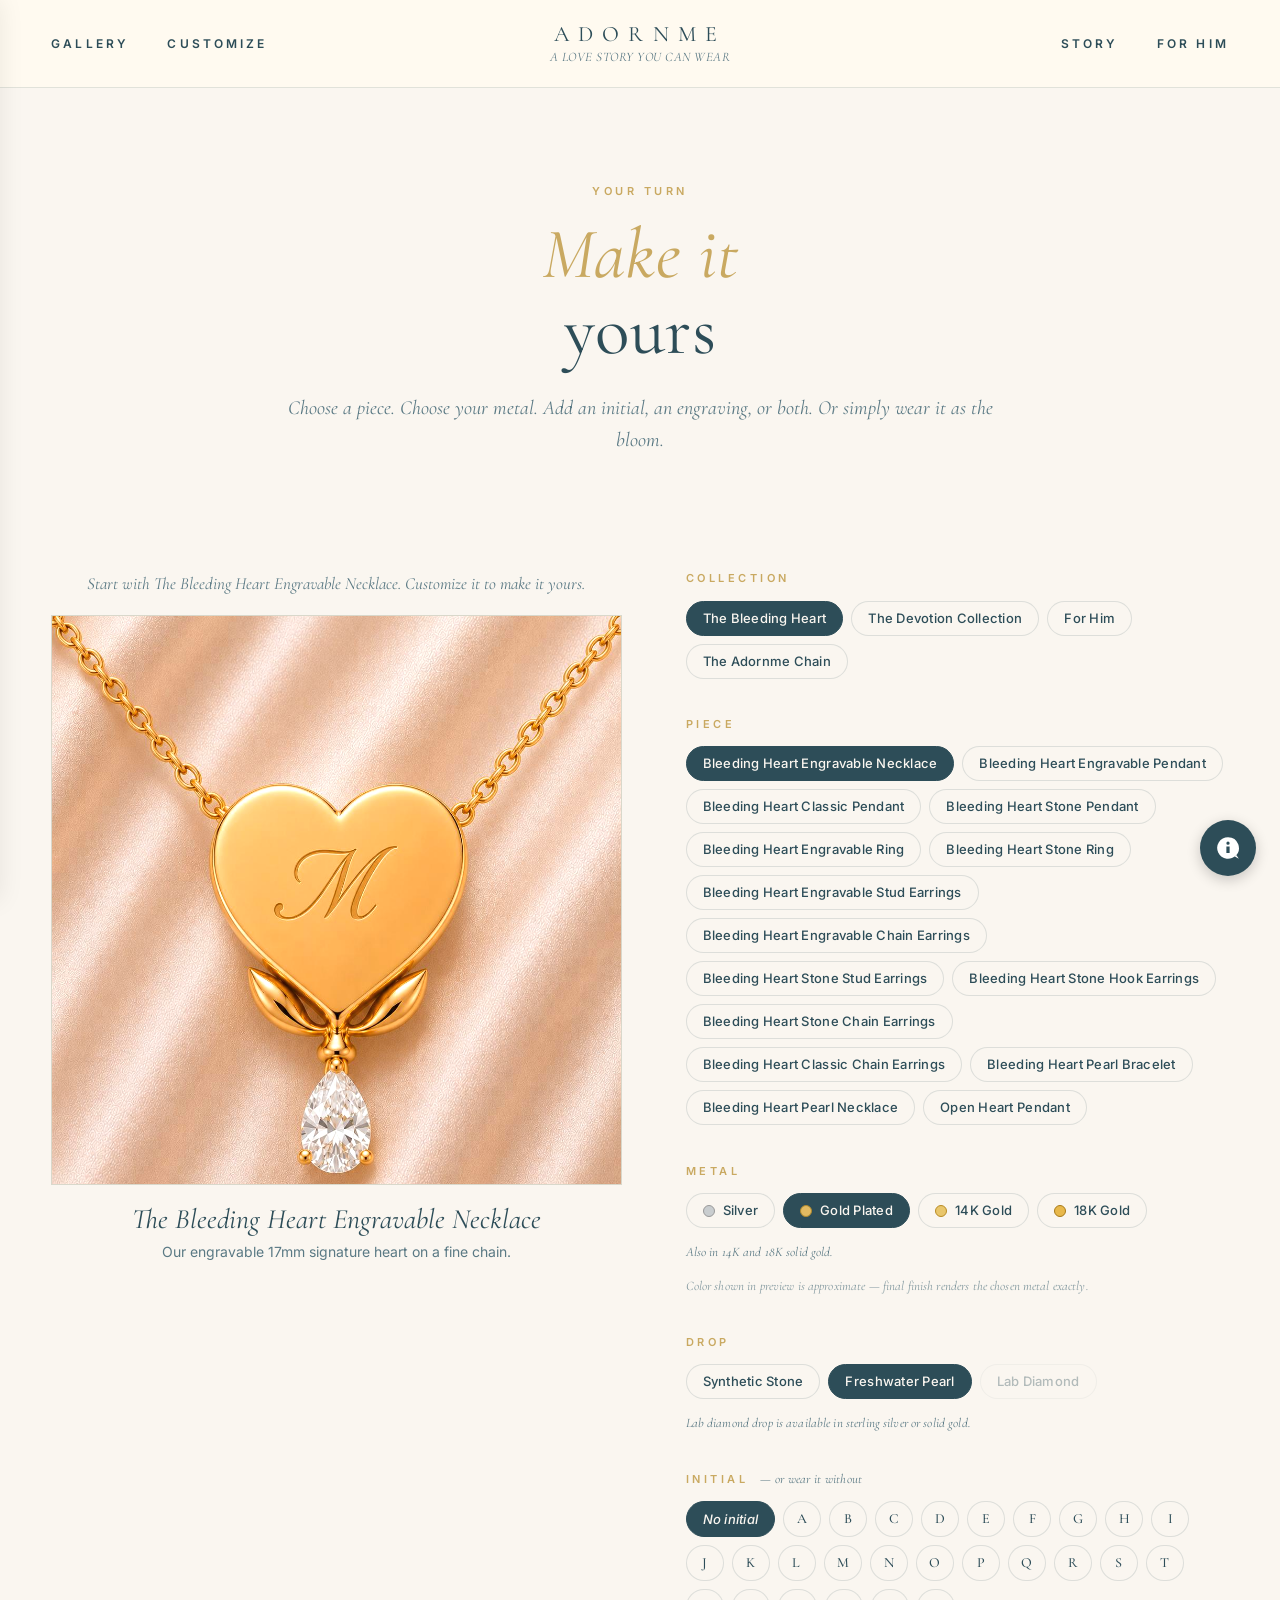
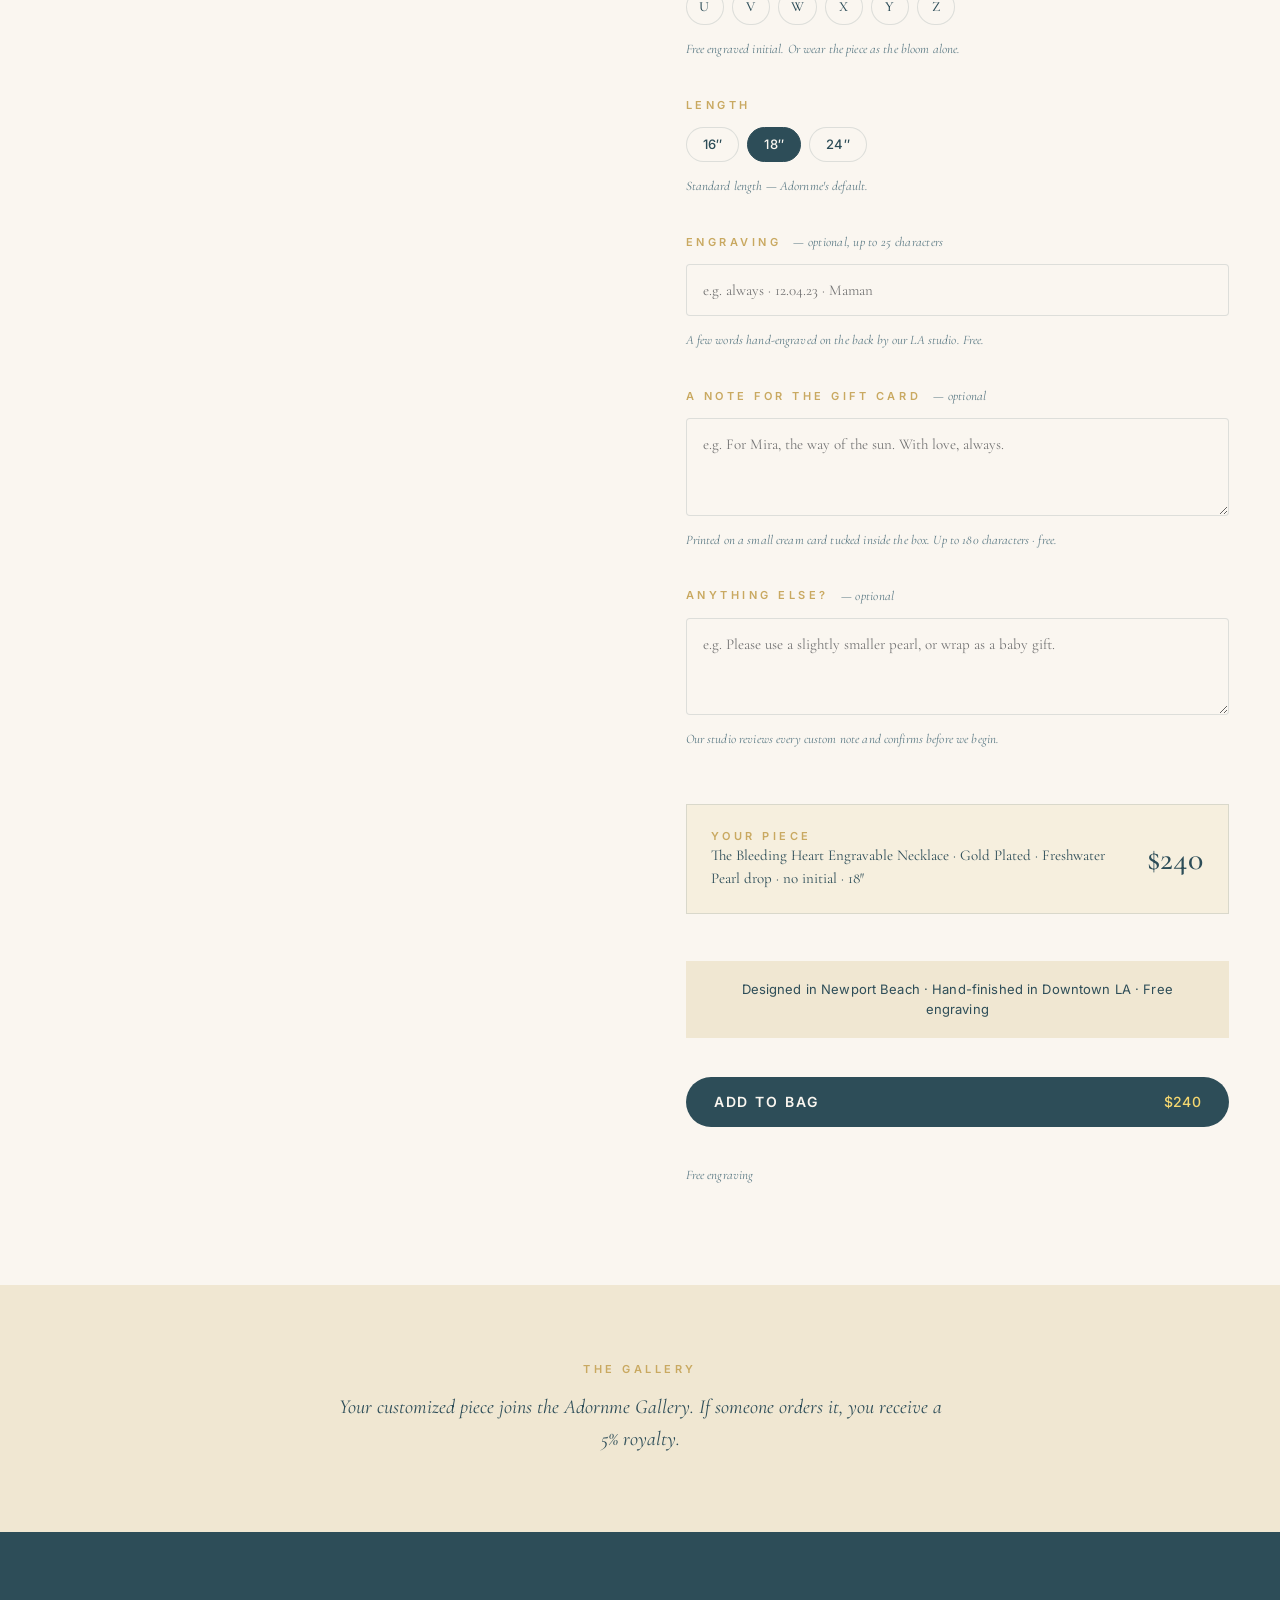
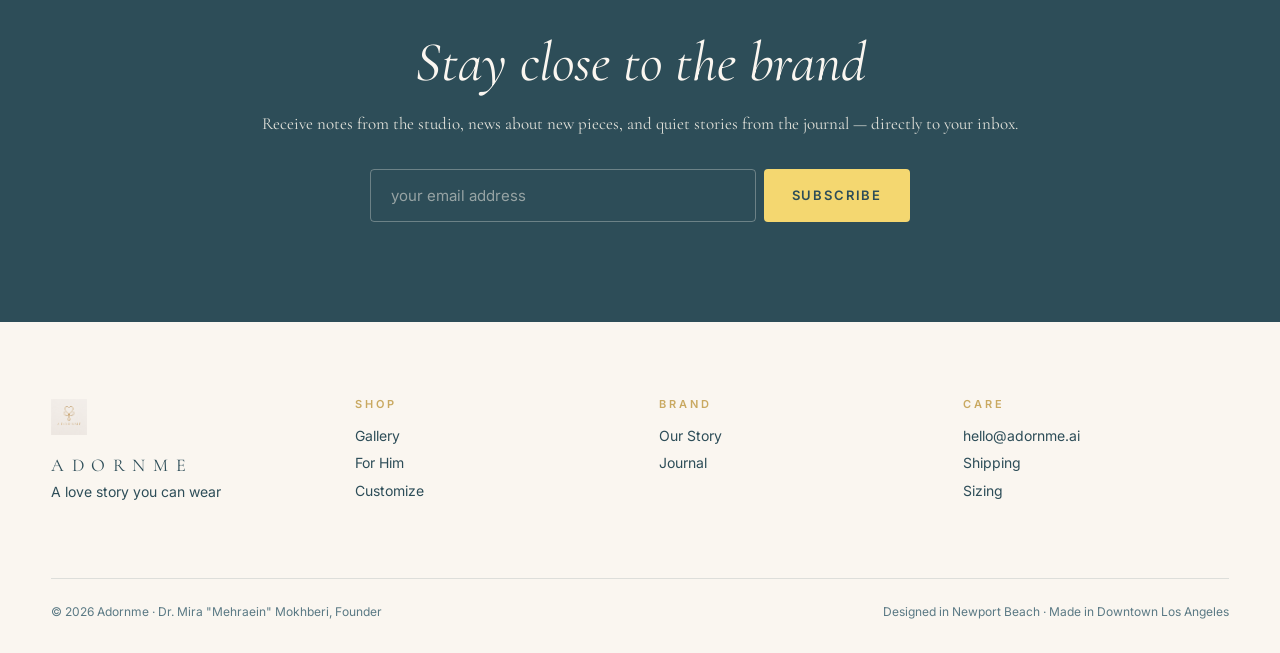
==== commit d9c65060: "Open pieces in Gold Plated; no engraving on the pearl pieces - Product pages, For Him and Customize " ====
--- a/jewelry-designer/index.html
+++ b/jewelry-designer/index.html
@@ -16,6 +16,8 @@
     }
     * { box-sizing:border-box; }
     [hidden] { display:none !important; }
+    .chain-line { margin-top:8px; color:var(--ink-soft); font:italic 400 14px/1.5 var(--serif); }
+    .chain-line a { color:var(--ink); text-decoration:underline; text-underline-offset:3px; }
     html { scroll-behavior:smooth; }
     body { margin:0; background:var(--ivory); color:var(--ink); font:16px/1.65 var(--sans); }
     a { color:inherit; text-decoration:none; }
@@ -135,6 +137,7 @@
       <div class="preview-meta">
         <h2 id="previewTitle">The Bleeding Heart Necklace</h2>
         <p id="previewSub">Adornme's signature design</p>
+        <p id="previewChain" class="chain-line" hidden></p>
       </div>
     </section>
 
@@ -150,7 +153,7 @@
       <div class="group" id="initialGroup"><div class="eyebrow">Initial <span class="label-note">— or wear it without</span></div><div class="chip-row" id="initialChips"></div><p class="helper" id="initialHelper">Free engraved initial on this piece.</p></div>
       <div class="group" id="sizeGroup"><div class="eyebrow" id="sizeLabel">Length</div><div class="chip-row" id="sizeChips"></div><p class="helper" id="sizeHelper"></p></div>
 
-      <div class="group"><div class="eyebrow">Engraving <span class="label-note">— optional, up to 25 characters</span></div><input class="field" id="engraving" maxlength="25" placeholder="e.g. always · 12.04.23 · Maman"><p class="helper">A few words hand-engraved on the back by our LA studio. Free.</p></div>
+      <div class="group" id="engravingGroup"><div class="eyebrow">Engraving <span class="label-note">— optional, up to 25 characters</span></div><input class="field" id="engraving" maxlength="25" placeholder="e.g. always · 12.04.23 · Maman"><p class="helper">A few words hand-engraved on the back by our LA studio. Free.</p></div>
       <div class="group"><div class="eyebrow">A note for the gift card <span class="label-note">— optional</span></div><textarea class="field" id="giftNote" maxlength="180" rows="3" placeholder="e.g. For Mira, the way of the sun. With love, always."></textarea><p class="helper">Printed on a small cream card tucked inside the box. Up to 180 characters · free.</p></div>
       <div class="group"><div class="eyebrow">Anything else? <span class="label-note">— optional</span></div><textarea class="field" id="aiNotes" maxlength="400" rows="3" placeholder="e.g. Please use a slightly smaller pearl, or wrap as a baby gift."></textarea><p class="helper">Our studio reviews every custom note and confirms before we begin.</p></div>
 
@@ -211,9 +214,9 @@
     };
 
     const state = {
-      collection:"bleeding-heart", pieceId:null, metal:"silver",
+      collection:"bleeding-heart", pieceId:null, metal:"plated",
       goldColor:"yellow", heartStone:"synthetic", drop:null,
-      initial:"—", size:null, engraving:"", giftNote:"", aiNotes:""
+      initial:"—", initialPicked:false, size:null, engraving:"", giftNote:"", aiNotes:""
     };
     let shopifyLoaded = false;
 
@@ -247,7 +250,7 @@
     const hasLabDiamond = () => quoteDrop() || quoteHeart();
     const isQuote = () => (isGold() && !goldPriced()) || hasLabDiamond();
     // Gold on a pendant-only piece: no chain length (the gold piece comes without a chain).
-    const sizesShown = () => { const p = piece(); return !!(p.sizes && p.sizes.length) && !(isGold() && p.goldPendantOnly); };
+    const sizesShown = () => { const p = piece(); return !!(p.sizes && p.sizes.length); };
 
     function firstPieceOf(cid){ const list=piecesIn(cid); return list.length?list[0].id:null; }
     function chip(label, active, attrs="", extra=""){ return `<button class="chip ${active?"active":""} ${extra}" type="button" ${attrs}>${label}</button>`; }
@@ -274,7 +277,7 @@
       const p = piece();
       $("#metalHelper").textContent = isGold()
         ? (goldPriced()
-            ? `Solid ${METALS[state.metal].short} — choose yellow, white or rose.${p.goldPendantOnly ? " " + GOLD_PENDANT_NOTE : ""}`
+            ? `Solid ${METALS[state.metal].short} — choose yellow, white or rose.`
             : "Solid gold for this piece is priced by quote. Send us your design and Mira will reply with your price.")
         : (adornmeHasGold(p) ? "Also in 14K and 18K solid gold." : GOLD_NOTE);
     }
@@ -309,6 +312,9 @@
     }
     function renderInitial(){
       const p = piece();
+      // Engraving box only on pieces that can take an engraving (not the tiny pearl hearts, chains, stone pieces).
+      $("#engravingGroup").hidden = !p.canEngrave;
+      if (!p.canEngrave && state.engraving) { state.engraving = ""; $("#engraving").value = ""; $("#liveEngraving").textContent = ""; }
       $("#initialGroup").hidden = !p.canHaveInitial;
       if (!p.canHaveInitial) return;
       const noInitial = chip("No initial", state.initial==="—", `data-initial="—"`, "no-initial");
@@ -328,7 +334,8 @@
     function renderPreview(){
       const p = piece();
       const useInitial = p.canHaveInitial && state.initial!=="—" && p.imageInitial && p.imageInitial!==p.image;
-      const src = fixPath(useInitial ? p.imageInitial : p.image);
+      const photo = (p.canHaveInitial && state.initialPicked) ? adornmeInitialPhoto(p, state.initial) : null;   // the chosen letter, engraved (original photo until a letter is chosen)
+      const src = fixPath(photo || (useInitial ? p.imageInitial : p.image));
       const img = $("#previewImg");
       if (img.getAttribute("src") !== src){ img.style.opacity=0; setTimeout(()=>{ img.src=src; img.alt=p.title; img.style.opacity=1; },150); }
       img.classList.remove("metal-silver","metal-plated","metal-gold14","metal-gold18","gc-white","gc-rose");
@@ -337,6 +344,8 @@
       if (isGold() && state.goldColor==="rose") img.classList.add("gc-rose");
       $("#previewTitle").textContent = p.title;
       $("#previewSub").textContent = p.lede || "";
+      $("#previewChain").innerHTML = adornmeChainLine(p);
+      $("#previewChain").hidden = !adornmeChainLine(p);
       $("#previewLabel").textContent = `Start with ${p.title}. Customize it to make it yours.`;
       $("#liveEngraving").textContent = state.engraving.trim();
     }
@@ -348,7 +357,7 @@
       if (dropChoices().length) lines.push(`Drop: ${DROPS[state.drop].label}`);
       if (p.canHaveInitial) lines.push(`Initial: ${state.initial==="—" ? "none" : state.initial}`);
       if (sizesShown()) lines.push(`${p.category==="rings" ? "Ring size" : (p.category==="bracelets" ? "Bracelet size" : "Length")}: ${state.size}`);
-      else if (isGold() && p.goldPendantOnly) lines.push("Chain: none (pendant only)");
+      else if (p.category==="pendants") lines.push("Chain: sold separately");
       if (state.engraving.trim()) lines.push(`Engraving: ${state.engraving.trim()}`);
       if (state.giftNote.trim()) lines.push(`Gift note: ${state.giftNote.trim()}`);
       if (state.aiNotes.trim()) lines.push(`Notes: ${state.aiNotes.trim()}`);
@@ -362,7 +371,6 @@
       if (dropChoices().length) parts.push(DROPS[state.drop].label+" drop");
       if (p.canHaveInitial) parts.push(state.initial==="—"?"no initial":`initial ${state.initial}`);
       if (sizesShown()) parts.push(state.size);
-      else if (isGold() && p.goldPendantOnly) parts.push("pendant only");
       $("#summaryLine").textContent = parts.join(" · ");
       const btn = $("#addToCartBtn");
       if (isQuote()){
@@ -404,7 +412,7 @@
       document.querySelectorAll("[data-color]").forEach((b)=>b.addEventListener("click",()=>{ state.goldColor=b.dataset.color; render(); }));
       document.querySelectorAll("[data-drop]").forEach((b)=>b.addEventListener("click",()=>{ if(b.hasAttribute("disabled"))return; state.drop=b.dataset.drop; render(); }));
       document.querySelectorAll("[data-stone]").forEach((b)=>b.addEventListener("click",()=>{ if(b.hasAttribute("disabled"))return; state.heartStone=b.dataset.stone; render(); }));
-      document.querySelectorAll("[data-initial]").forEach((b)=>b.addEventListener("click",()=>{ state.initial=b.dataset.initial; render(); }));
+      document.querySelectorAll("[data-initial]").forEach((b)=>b.addEventListener("click",()=>{ state.initial=b.dataset.initial; state.initialPicked=true; render(); }));
       document.querySelectorAll("[data-size]").forEach((b)=>b.addEventListener("click",()=>{ state.size=b.dataset.size; render(); }));
     }
 
@@ -428,7 +436,7 @@
           size: (p.lengthPricing || !sizesShown()) ? "" : (state.size||""),
           goldColor: isGold() ? GOLD_COLORS.find((c)=>c.id===state.goldColor).label : "",
           initial: state.initial && state.initial!=="—" ? state.initial : "",
-          engraving: state.engraving||"",
+          engraving: piece().canEngrave ? (state.engraving||"") : "",
           giftNote: state.giftNote||"",
           notes: state.aiNotes||"",
         };
@@ -449,7 +457,7 @@
       const rh = params.get("stone");
       if (rp){ const m=PRODUCTS.find((p)=>p.id===rp); if(m){ state.pieceId=m.id; state.collection=m.collection; } }
       if (rm && CUSTOMIZE_METALS.includes(rm)) state.metal=rm;
-      if (ri && (ri==="—" || /^[A-Z]$/.test(ri))) state.initial=ri;
+      if (ri && (ri==="—" || /^[A-Z]$/.test(ri))) { state.initial=ri; state.initialPicked=true; }
       if (rs) state.size=rs;
       if (rd && DROPS[rd]) state.drop=rd;
       if (rh && HEART_STONES[rh]) state.heartStone=rh;
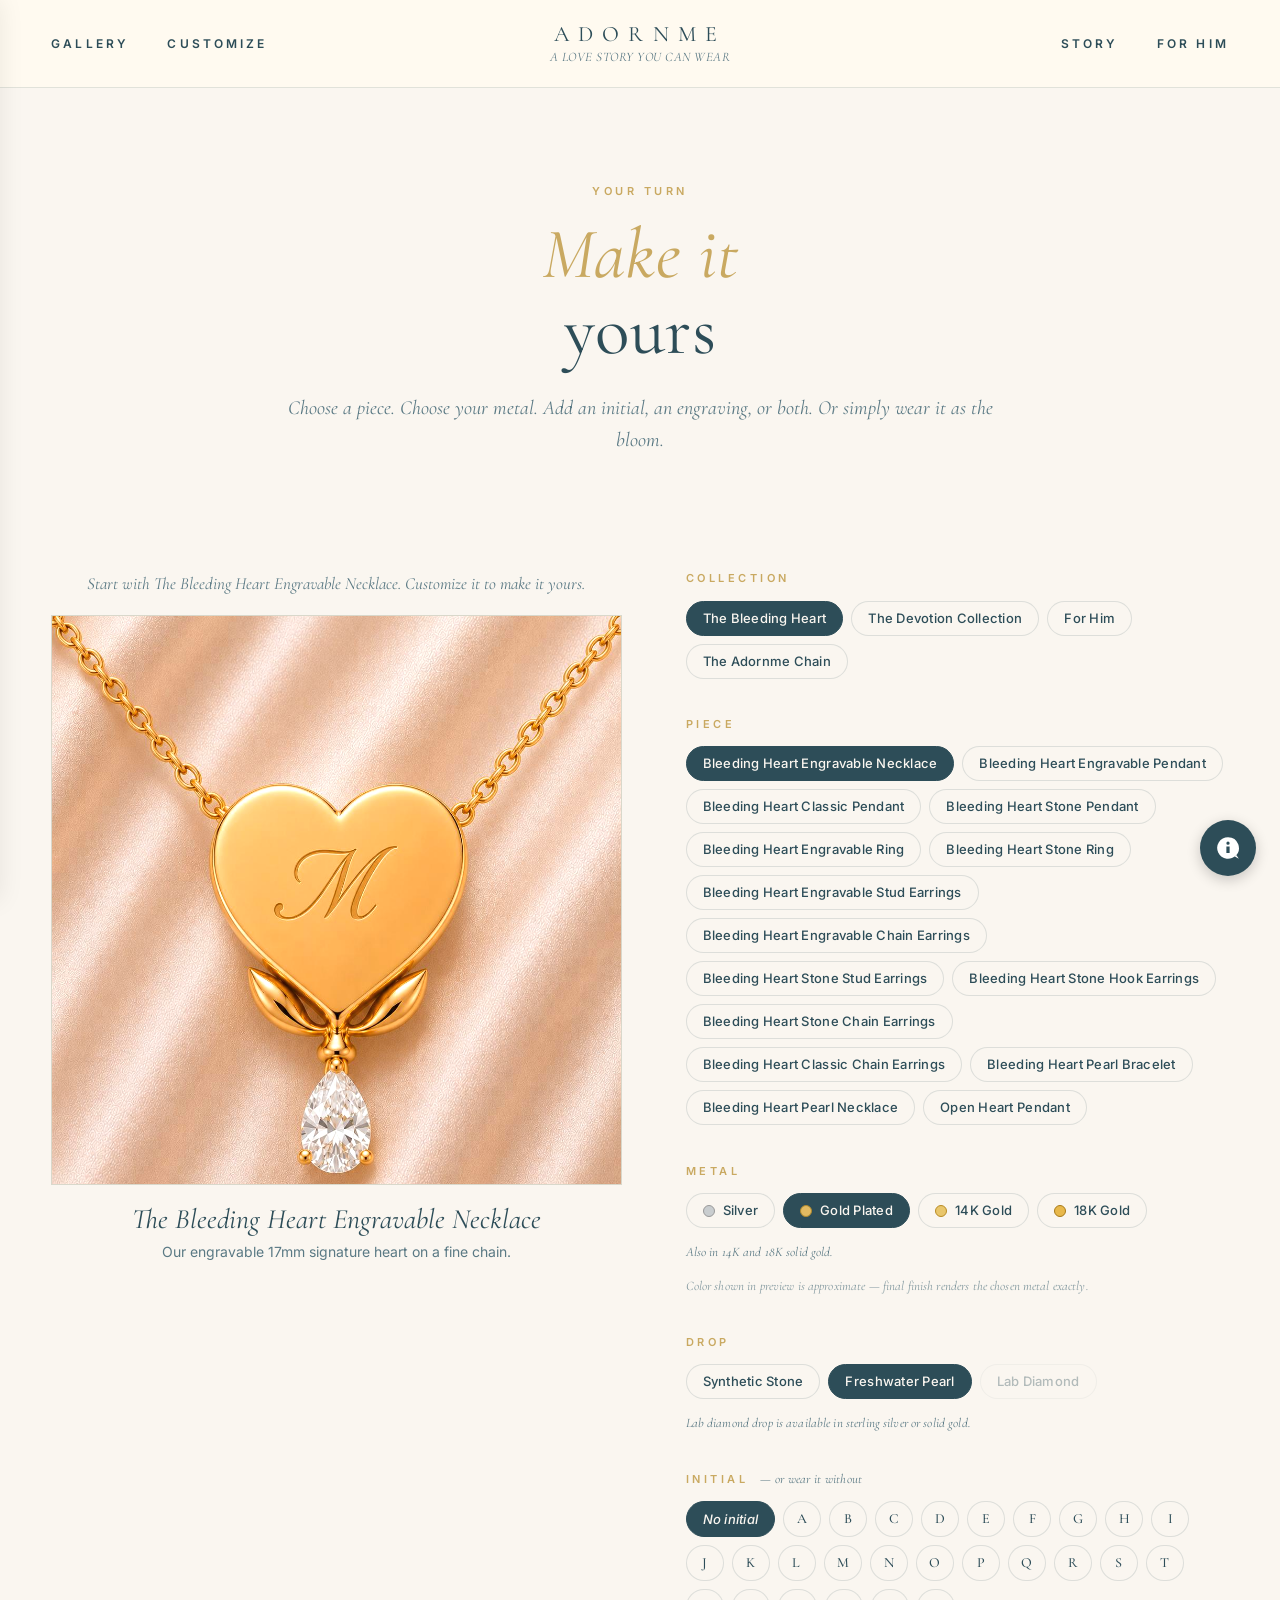
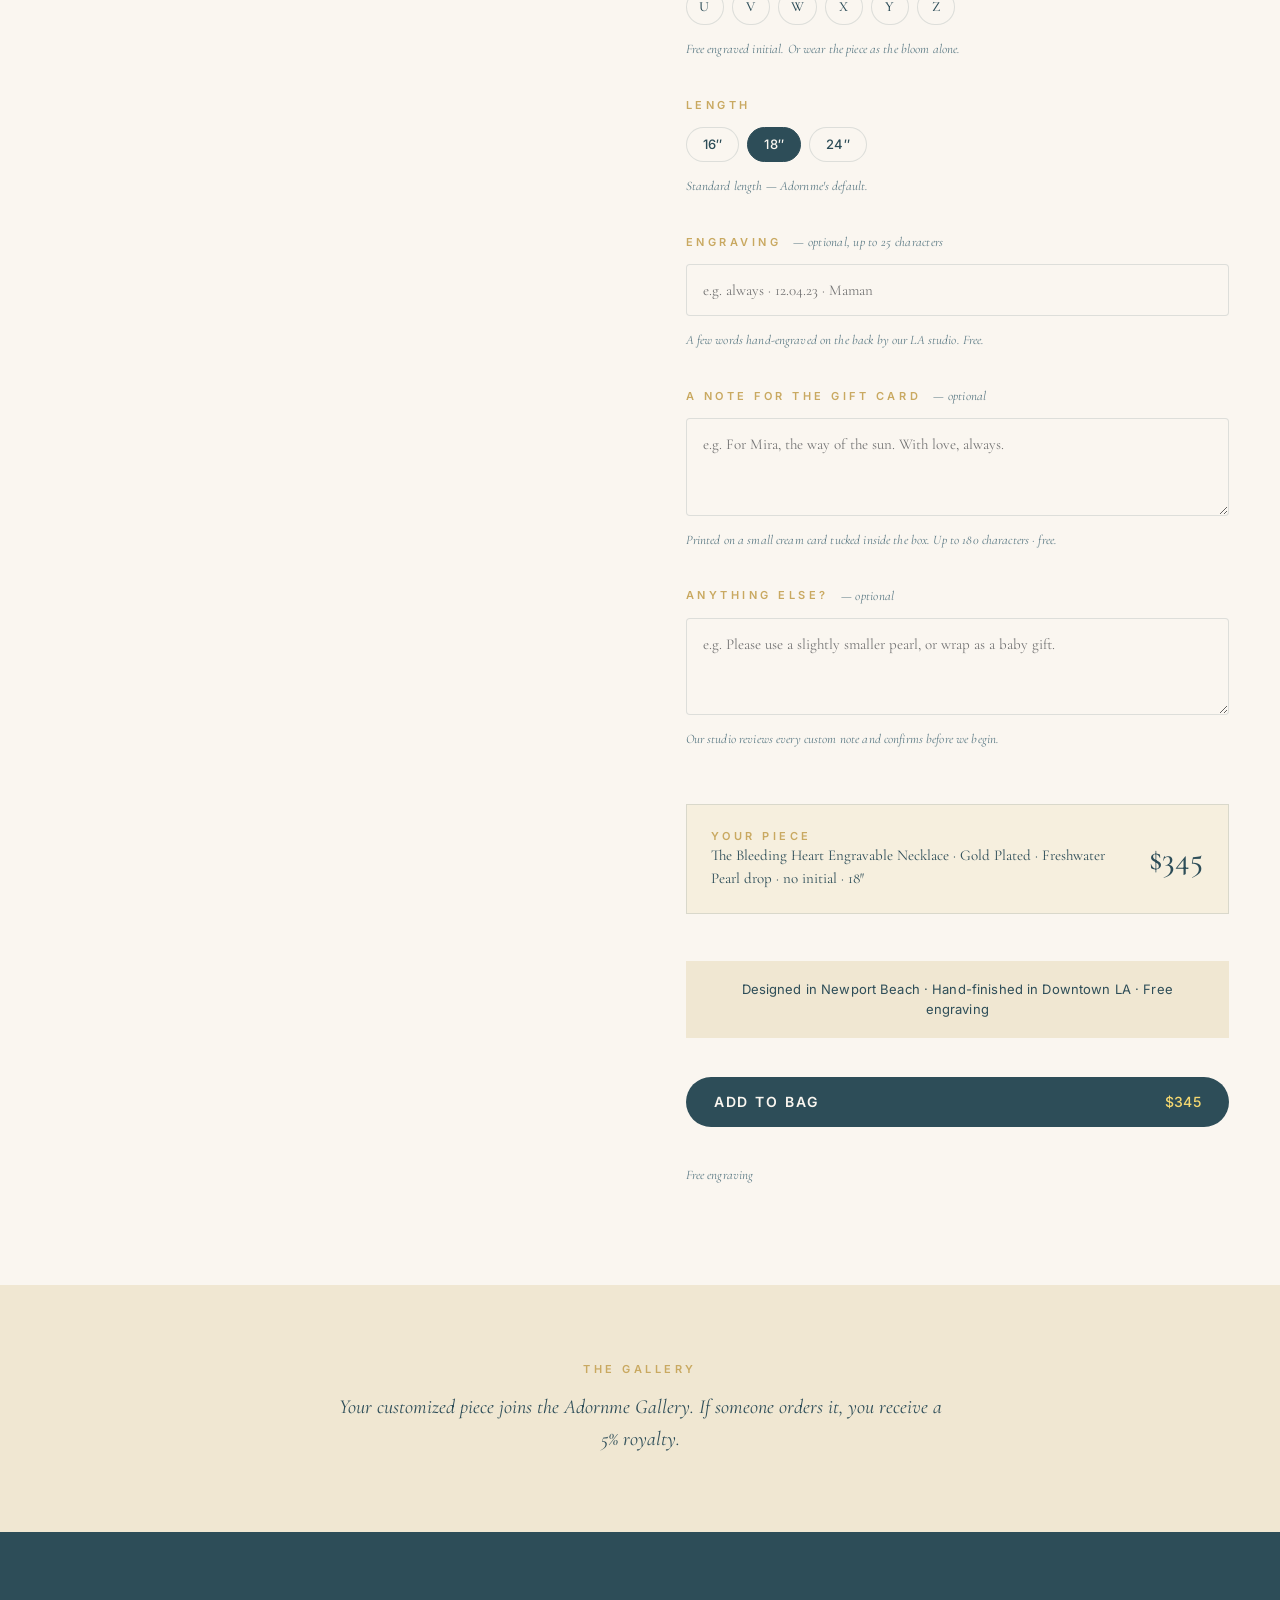
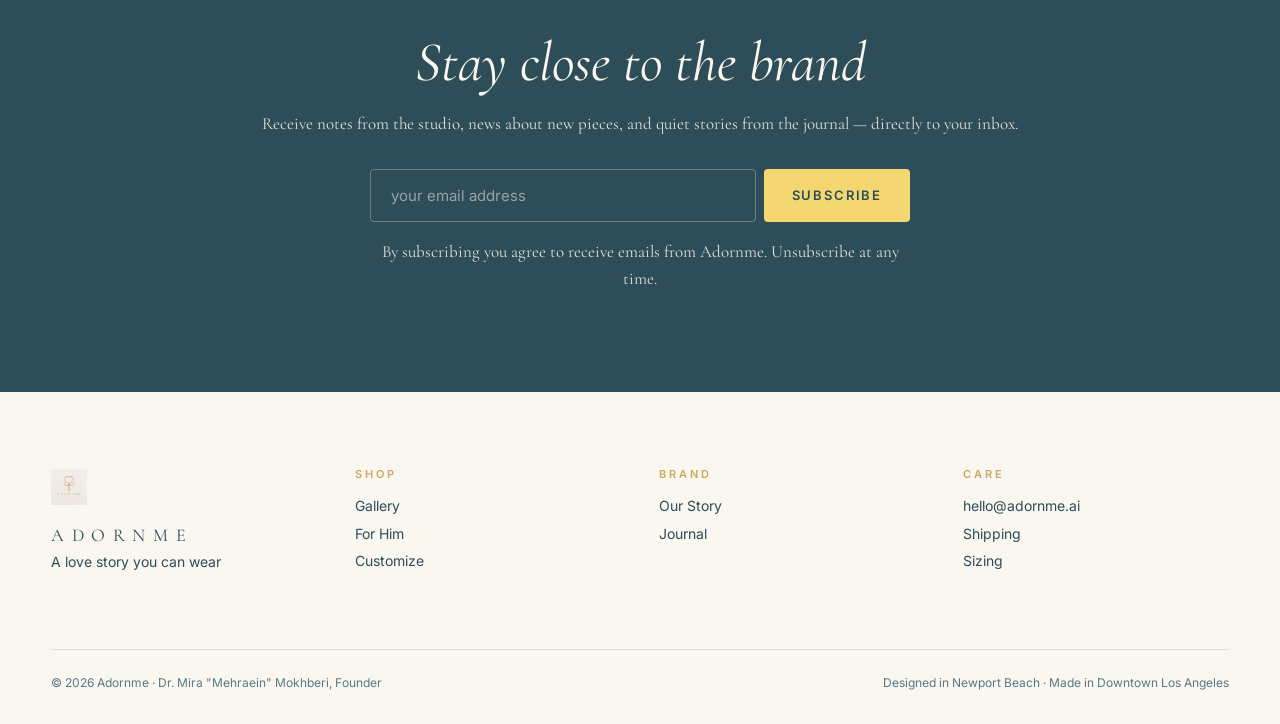
==== commit 6e7679b4: "Newsletter sign-up saves to Shopify customers The "Stay close to the brand" form on Customize now se" ====
--- a/jewelry-designer/index.html
+++ b/jewelry-designer/index.html
@@ -99,6 +99,8 @@
     .preorder-form input:focus { outline:none; border-color:var(--buttercup); }
     .preorder-form button { padding:16px 28px; background:var(--buttercup); color:var(--ink); border:none; border-radius:4px; font:600 13px/1 var(--sans); letter-spacing:.14em; text-transform:uppercase; transition:background .25s ease; }
     .preorder-form button:hover { background:var(--buttercup-pale); }
+    .preorder-form button:disabled { opacity:.85; cursor:default; }
+    .newsletter-note { margin:14px auto 0; max-width:540px; color:rgba(255,250,240,.7); font:italic 400 14px/1.5 var(--serif); }
     .footer { padding:clamp(50px,6vw,80px) clamp(20px,4vw,56px) 32px; background:var(--ivory); color:var(--ink); }
     .footer-grid { display:grid; grid-template-columns:repeat(4,1fr); gap:clamp(20px,3vw,40px); max-width:1280px; margin:0 auto; }
     @media (max-width:760px){ .footer-grid{ grid-template-columns:1fr 1fr; } }
@@ -158,7 +160,7 @@
       <div class="group"><div class="eyebrow">Anything else? <span class="label-note">— optional</span></div><textarea class="field" id="aiNotes" maxlength="400" rows="3" placeholder="e.g. Please use a slightly smaller pearl, or wrap as a baby gift."></textarea><p class="helper">Our studio reviews every custom note and confirms before we begin.</p></div>
 
       <div class="summary"><div><div class="eyebrow">Your piece</div><p class="summary-line" id="summaryLine"></p></div><div class="price" id="price">—</div></div>
-      <div class="trust">Designed in Newport Beach · Hand-finished in Downtown LA · Free engraving</div>
+      <div class="trust">Designed in Newport Beach · Hand-finished in Downtown LA<span id="trustEngraving"> · Free engraving</span></div>
       <button type="button" class="cta-order" id="addToCartBtn"><span>Add to bag</span><strong id="ctaPrice">—</strong></button>
       <p class="helper" id="ctaHelper">Free engraving</p>
     </section>
@@ -169,7 +171,8 @@
   <section class="join" id="joinForm">
     <h2>Stay close to the brand</h2>
     <p>Receive notes from the studio, news about new pieces, and quiet stories from the journal — directly to your inbox.</p>
-    <form class="preorder-form" id="preorderForm"><input type="email" placeholder="your email address" aria-label="Email address" required><button type="submit" id="submitButton">Subscribe</button></form>
+    <form class="preorder-form" id="preorderForm" data-adornme-newsletter data-source="customize page" novalidate><input type="email" name="email" placeholder="your email address" aria-label="Email address" autocomplete="email" required><button type="submit" id="submitButton">Subscribe</button></form>
+    <p class="newsletter-note" data-newsletter-note>By subscribing you agree to receive emails from Adornme. Unsubscribe at any time.</p>
   </section>
 
   <footer class="footer">
@@ -184,6 +187,7 @@
 
   <script src="../assets/products-data.js"></script>
   <script src="../assets/shopify-checkout.js"></script>
+  <script src="../assets/newsletter.js"></script>
   <script>
     // ============================================================
     // ADORNME CUSTOMIZE — v43.0
@@ -383,8 +387,9 @@
         $("#price").textContent = pr!=null ? money(pr) : "—";
         $("#price").classList.remove("on-request");
         if (!btn.disabled){ btn.innerHTML = `<span>Add to bag</span><strong id="ctaPrice">${pr!=null?money(pr):"—"}</strong>`; btn.classList.remove("quote"); }
-        $("#ctaHelper").textContent = "Free engraving";
+        $("#ctaHelper").textContent = piece().canEngrave ? "Free engraving" : (piece().canHaveInitial ? "Free engraved initial" : "");
       }
+      $("#trustEngraving").hidden = !piece().canEngrave;
     }
     function applyConditionals(){
       const p = piece();
@@ -419,7 +424,6 @@
     $("#engraving").addEventListener("input",(e)=>{ state.engraving=e.target.value; $("#liveEngraving").textContent=state.engraving.trim(); });
     $("#giftNote").addEventListener("input",(e)=>{ state.giftNote=e.target.value; });
     $("#aiNotes").addEventListener("input",(e)=>{ state.aiNotes=e.target.value; });
-    $("#preorderForm").addEventListener("submit",(e)=>{ e.preventDefault(); $("#submitButton").textContent="✓ Subscribed"; });
 
     $("#addToCartBtn").addEventListener("click", async ()=>{
       const p = piece();
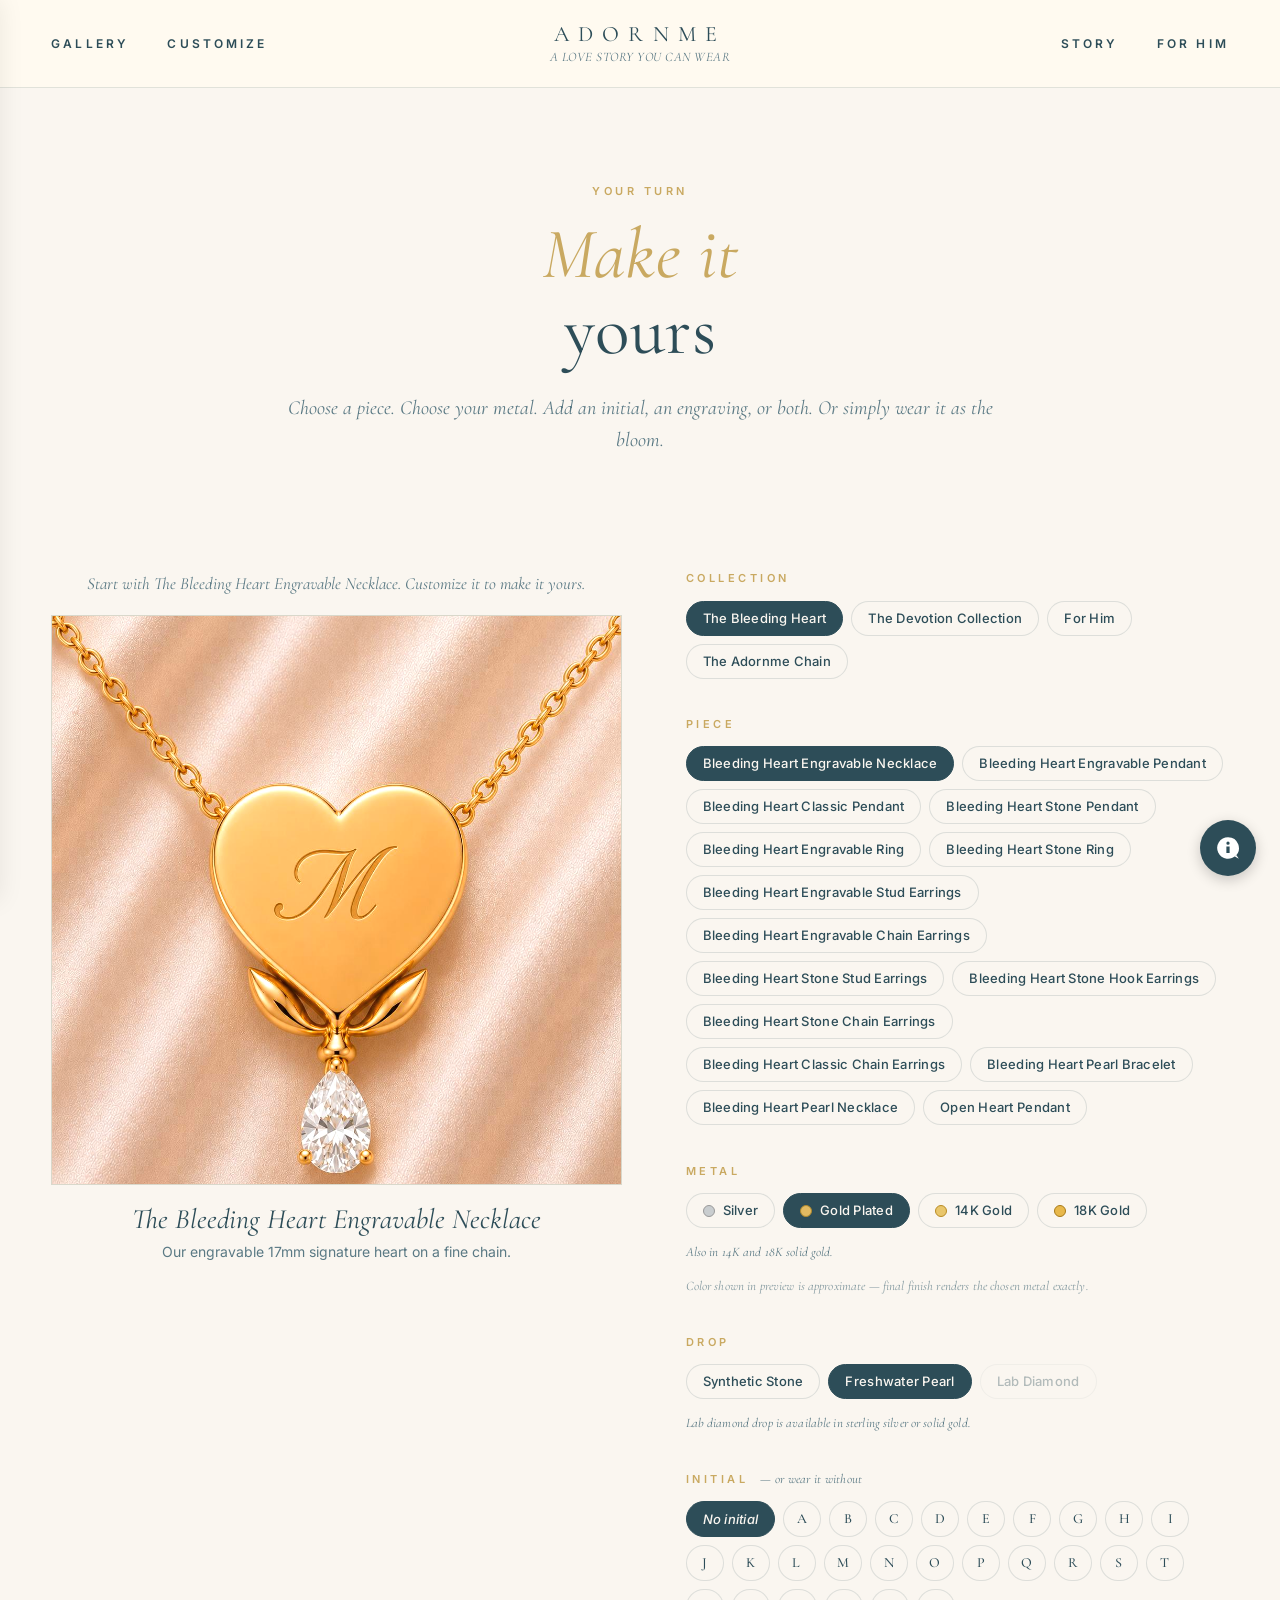
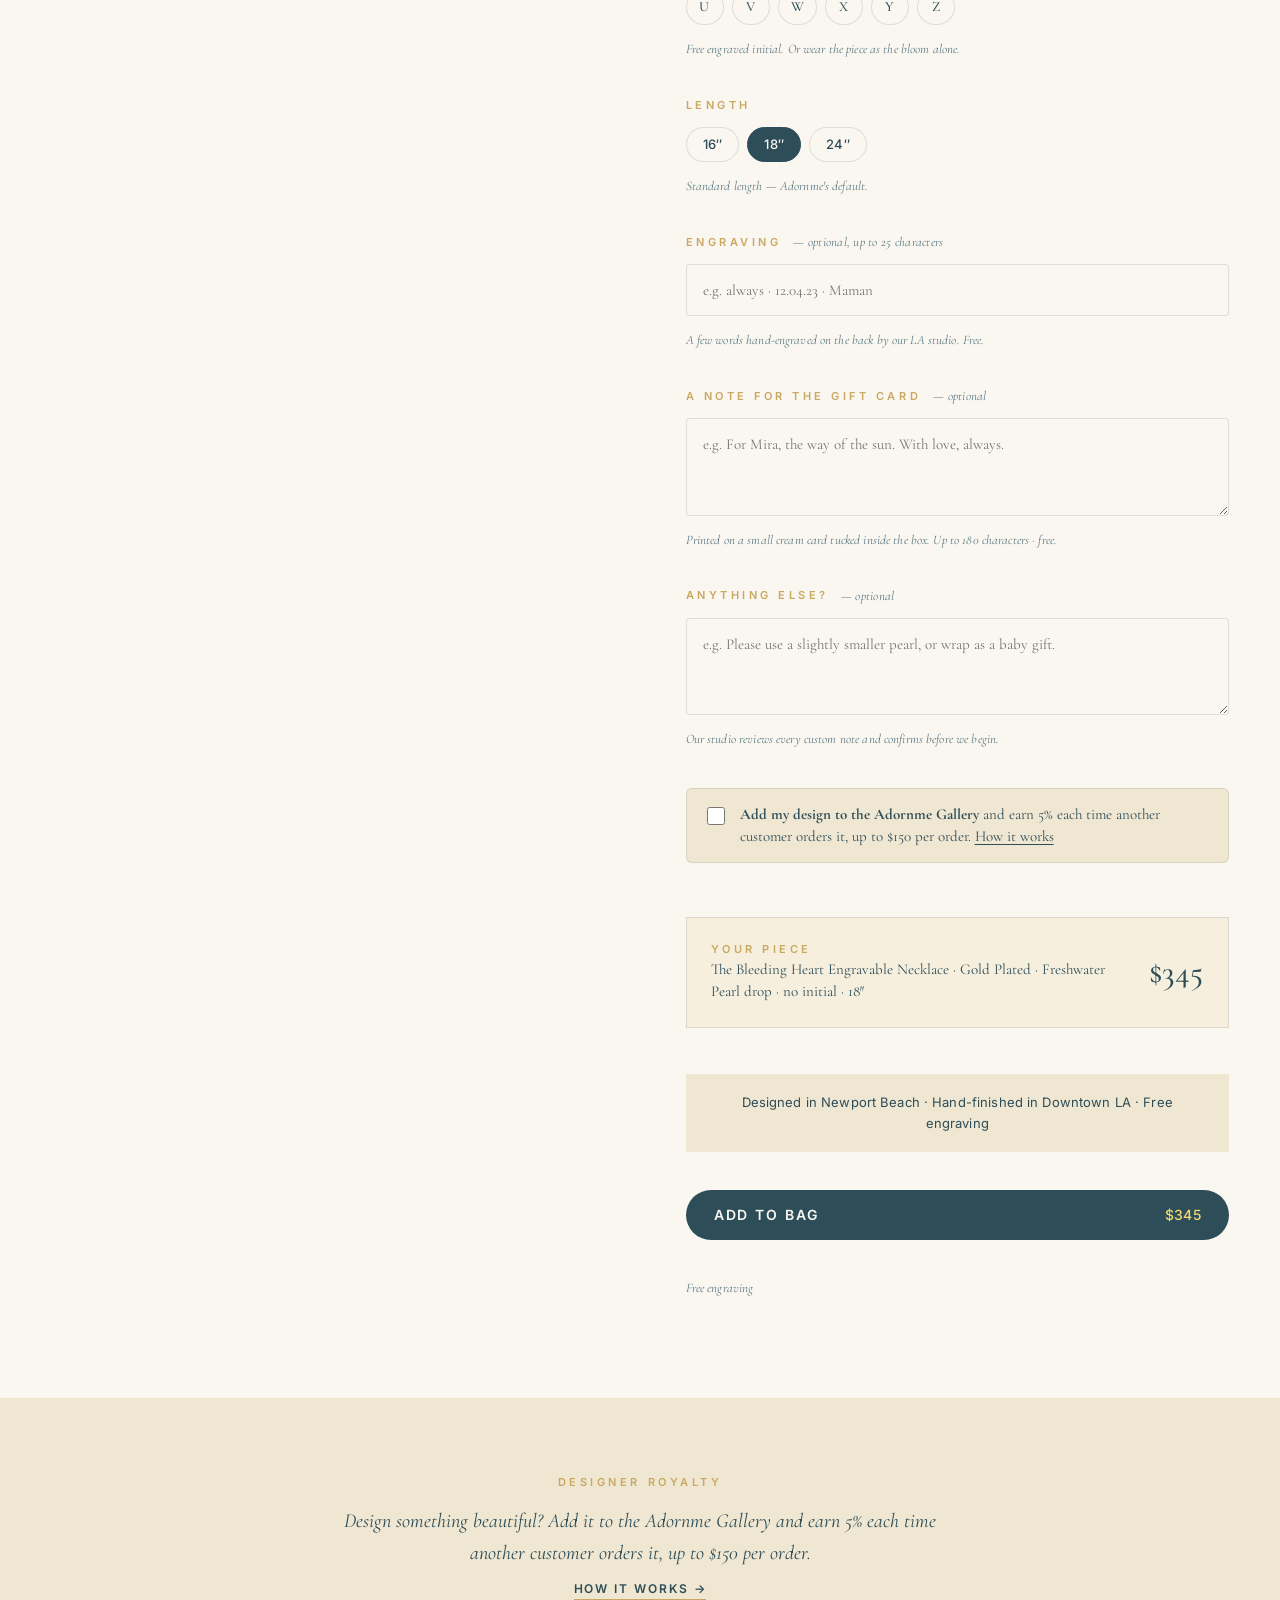
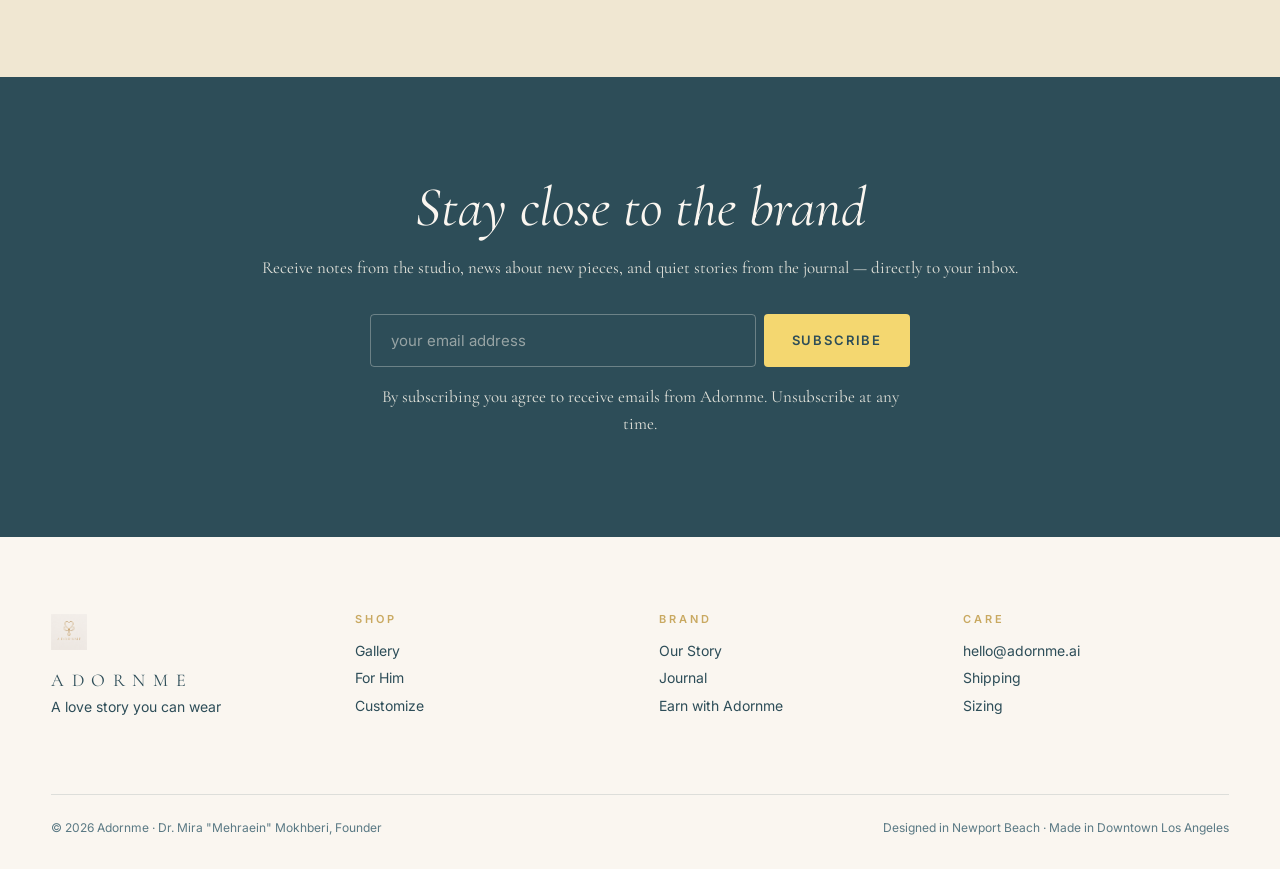
==== commit 70aedb76: "Earn with Adornme: Designer Royalty and Ambassadors - New page earn.html: Designer Royalty (5% of ea" ====
--- a/jewelry-designer/index.html
+++ b/jewelry-designer/index.html
@@ -89,6 +89,11 @@
     .gallery-inner { width:min(620px,100%); margin:0 auto; }
     .gallery .eyebrow { color:var(--antique-gold); }
     .gallery p { margin-top:14px; color:var(--ink); font:italic 400 clamp(17px,1.9vw,20px)/1.6 var(--serif); }
+    .gallery-link { display:inline-block; margin-top:14px; color:var(--ink); font:600 12px/1 var(--sans); letter-spacing:.16em; text-transform:uppercase; border-bottom:1px solid var(--antique-gold); padding-bottom:4px; text-decoration:none; }
+    .optin { display:flex; gap:12px; align-items:flex-start; padding:14px 16px; background:var(--cream); border:1px solid var(--rule); border-radius:6px; cursor:pointer; color:var(--ink); font:400 15px/1.5 var(--serif); }
+    .optin input { margin-top:4px; width:18px; height:18px; accent-color:var(--ink); flex:none; }
+    .optin a { color:var(--ink); text-decoration:underline; text-underline-offset:3px; }
+    #galleryCredit { margin-top:10px; }
     .join { padding:clamp(60px,8vw,100px) clamp(20px,4vw,56px); background:var(--ink); color:var(--ivory); text-align:center; }
     .join h2 { font:italic 400 clamp(32px,4.5vw,56px)/1.1 var(--serif); color:var(--ivory); }
     .join p { margin-top:16px; color:rgba(255,250,240,.85); font:400 17px/1.6 var(--serif); }
@@ -158,6 +163,7 @@
       <div class="group" id="engravingGroup"><div class="eyebrow">Engraving <span class="label-note">— optional, up to 25 characters</span></div><input class="field" id="engraving" maxlength="25" placeholder="e.g. always · 12.04.23 · Maman"><p class="helper">A few words hand-engraved on the back by our LA studio. Free.</p></div>
       <div class="group"><div class="eyebrow">A note for the gift card <span class="label-note">— optional</span></div><textarea class="field" id="giftNote" maxlength="180" rows="3" placeholder="e.g. For Mira, the way of the sun. With love, always."></textarea><p class="helper">Printed on a small cream card tucked inside the box. Up to 180 characters · free.</p></div>
       <div class="group"><div class="eyebrow">Anything else? <span class="label-note">— optional</span></div><textarea class="field" id="aiNotes" maxlength="400" rows="3" placeholder="e.g. Please use a slightly smaller pearl, or wrap as a baby gift."></textarea><p class="helper">Our studio reviews every custom note and confirms before we begin.</p></div>
+      <div class="group" id="royaltyGroup"><label class="optin"><input type="checkbox" id="galleryOptIn"><span><strong>Add my design to the Adornme Gallery</strong> and earn 5% each time another customer orders it, up to $150 per order. <a href="../earn.html#royalty">How it works</a></span></label><input class="field" id="galleryCredit" maxlength="40" placeholder="Name to credit, e.g. Sara M." aria-label="Name to credit on your design" hidden></div>
 
       <div class="summary"><div><div class="eyebrow">Your piece</div><p class="summary-line" id="summaryLine"></p></div><div class="price" id="price">—</div></div>
       <div class="trust">Designed in Newport Beach · Hand-finished in Downtown LA<span id="trustEngraving"> · Free engraving</span></div>
@@ -166,7 +172,7 @@
     </section>
   </main>
 
-  <section class="gallery"><div class="gallery-inner"><div class="eyebrow">The Gallery</div><p>Your customized piece joins the Adornme Gallery. If someone orders it, you receive a 5% royalty.</p></div></section>
+  <section class="gallery"><div class="gallery-inner"><div class="eyebrow">Designer Royalty</div><p>Design something beautiful? Add it to the Adornme Gallery and earn 5% each time another customer orders it, up to $150 per order.</p><a class="gallery-link" href="../earn.html#royalty">How it works →</a></div></section>
 
   <section class="join" id="joinForm">
     <h2>Stay close to the brand</h2>
@@ -179,7 +185,7 @@
     <div class="footer-grid">
       <div><div class="footer-mark"><img src="../assets/adornme-symbol-mark-adornme.png" alt="Adornme flower-heart symbol"></div><div class="footer-logo">ADORNME</div><p class="footer-tag">A love story you can wear</p></div>
       <div><h3>Shop</h3><a href="../trinity-collection.html">Gallery</a><a href="../for-him.html">For Him</a><a href="../customize.html">Customize</a></div>
-      <div><h3>Brand</h3><a href="../our-story.html">Our Story</a><a href="../journal.html">Journal</a></div>
+      <div><h3>Brand</h3><a href="../our-story.html">Our Story</a><a href="../journal.html">Journal</a><a href="../earn.html">Earn with Adornme</a></div>
       <div><h3>Care</h3><p><a href="mailto:hello@adornme.ai" style="color:inherit;text-decoration:none;">hello@adornme.ai</a></p><a href="../shipping.html">Shipping</a><a href="../materials.html">Sizing</a></div>
     </div>
     <div class="legal"><span>© 2026 Adornme · Dr. Mira "Mehraein" Mokhberi, Founder</span><span>Designed in Newport Beach · Made in Downtown Los Angeles</span></div>
@@ -220,7 +226,7 @@
     const state = {
       collection:"bleeding-heart", pieceId:null, metal:"plated",
       goldColor:"yellow", heartStone:"synthetic", drop:null,
-      initial:"—", initialPicked:false, size:null, engraving:"", giftNote:"", aiNotes:""
+      initial:"—", initialPicked:false, size:null, engraving:"", giftNote:"", aiNotes:"", galleryOptIn:false, galleryCredit:""
     };
     let shopifyLoaded = false;
 
@@ -365,6 +371,7 @@
       if (state.engraving.trim()) lines.push(`Engraving: ${state.engraving.trim()}`);
       if (state.giftNote.trim()) lines.push(`Gift note: ${state.giftNote.trim()}`);
       if (state.aiNotes.trim()) lines.push(`Notes: ${state.aiNotes.trim()}`);
+      if (state.galleryOptIn) lines.push(`Add my design to the Gallery (5% royalty), credit as: ${state.galleryCredit.trim() || "—"}`);
       return lines;
     }
     function renderSummary(){
@@ -424,6 +431,8 @@
     $("#engraving").addEventListener("input",(e)=>{ state.engraving=e.target.value; $("#liveEngraving").textContent=state.engraving.trim(); });
     $("#giftNote").addEventListener("input",(e)=>{ state.giftNote=e.target.value; });
     $("#aiNotes").addEventListener("input",(e)=>{ state.aiNotes=e.target.value; });
+    $("#galleryOptIn").addEventListener("change",(e)=>{ state.galleryOptIn=e.target.checked; $("#galleryCredit").hidden=!e.target.checked; if (e.target.checked) $("#galleryCredit").focus(); });
+    $("#galleryCredit").addEventListener("input",(e)=>{ state.galleryCredit=e.target.value; });
 
     $("#addToCartBtn").addEventListener("click", async ()=>{
       const p = piece();
@@ -443,6 +452,7 @@
           engraving: piece().canEngrave ? (state.engraving||"") : "",
           giftNote: state.giftNote||"",
           notes: state.aiNotes||"",
+          attributes: state.galleryOptIn ? { "Gallery design": `Yes, add to the Gallery (5% royalty). Credit as: ${state.galleryCredit.trim() || "(no name given)"}` } : {},
         };
         if (window.AdornmeShopify && window.AdornmeShopify.addToCart){
           await window.AdornmeShopify.addToCart(config);
